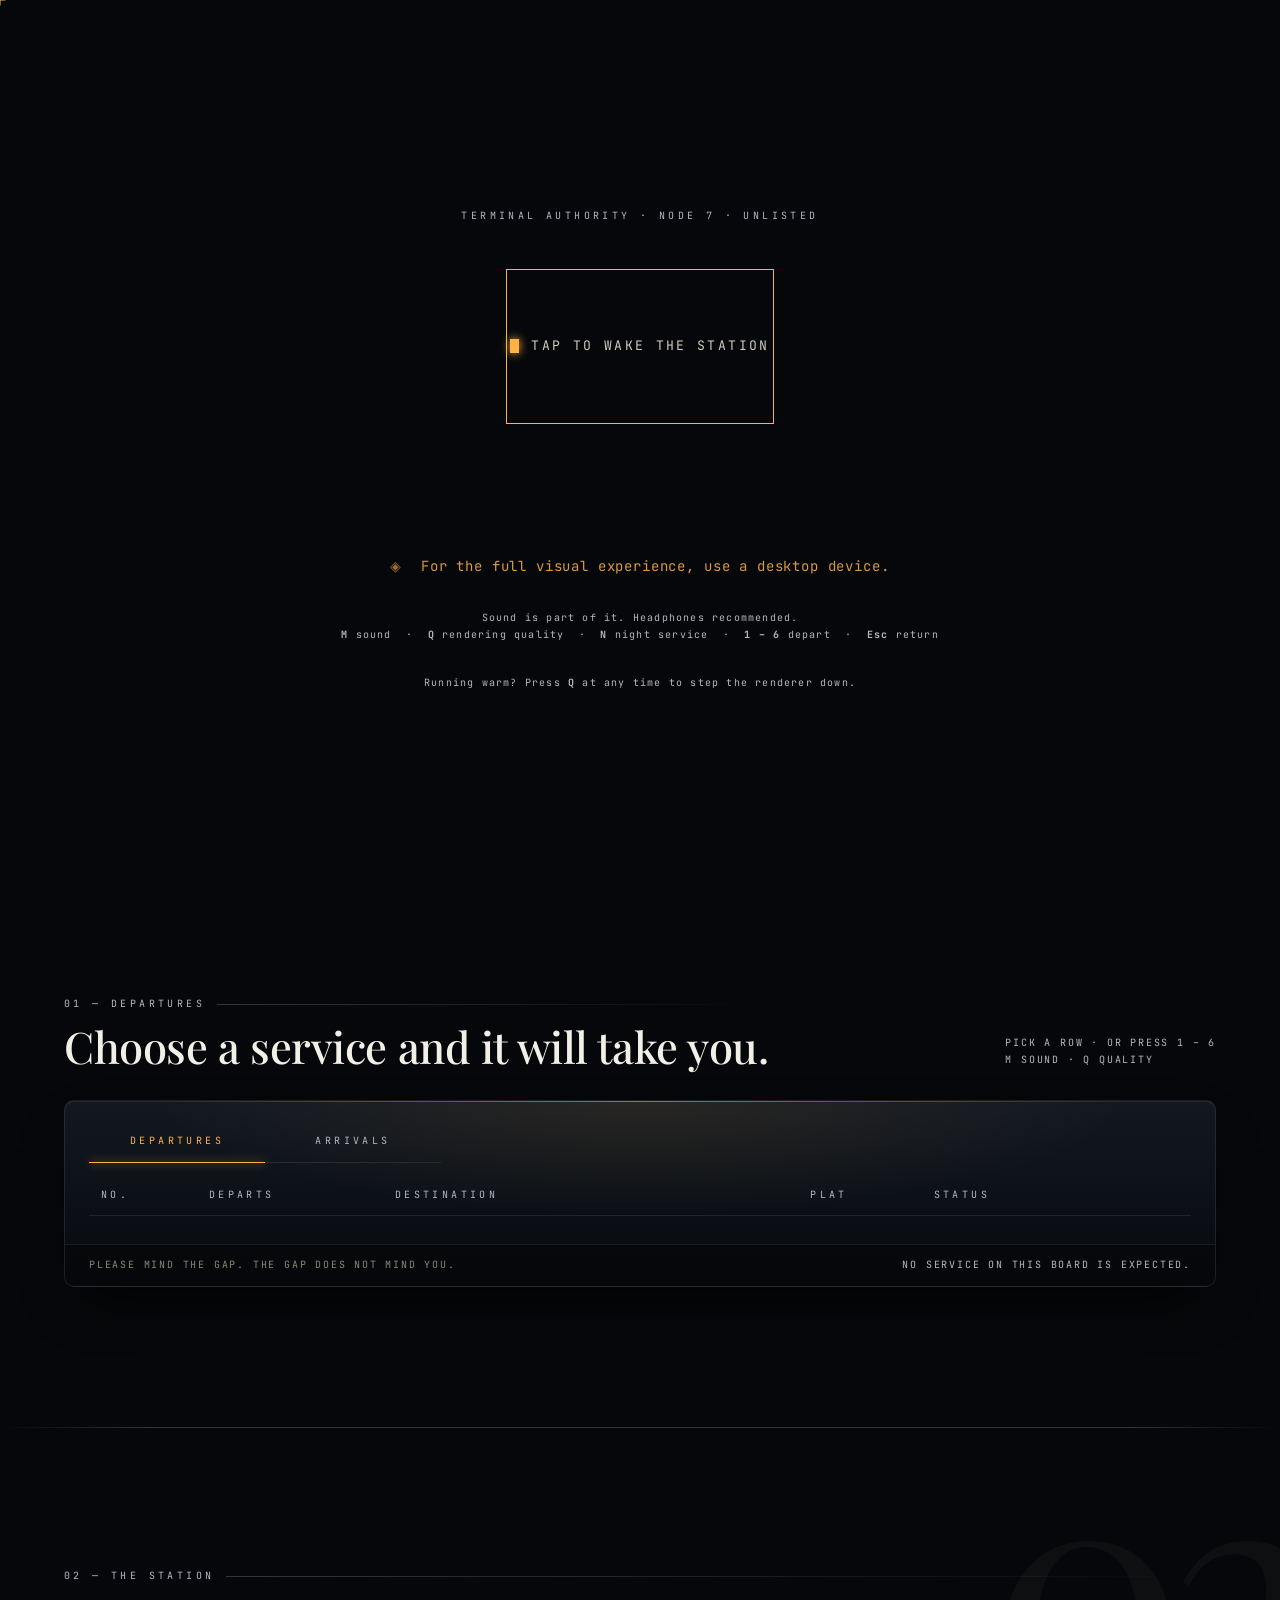
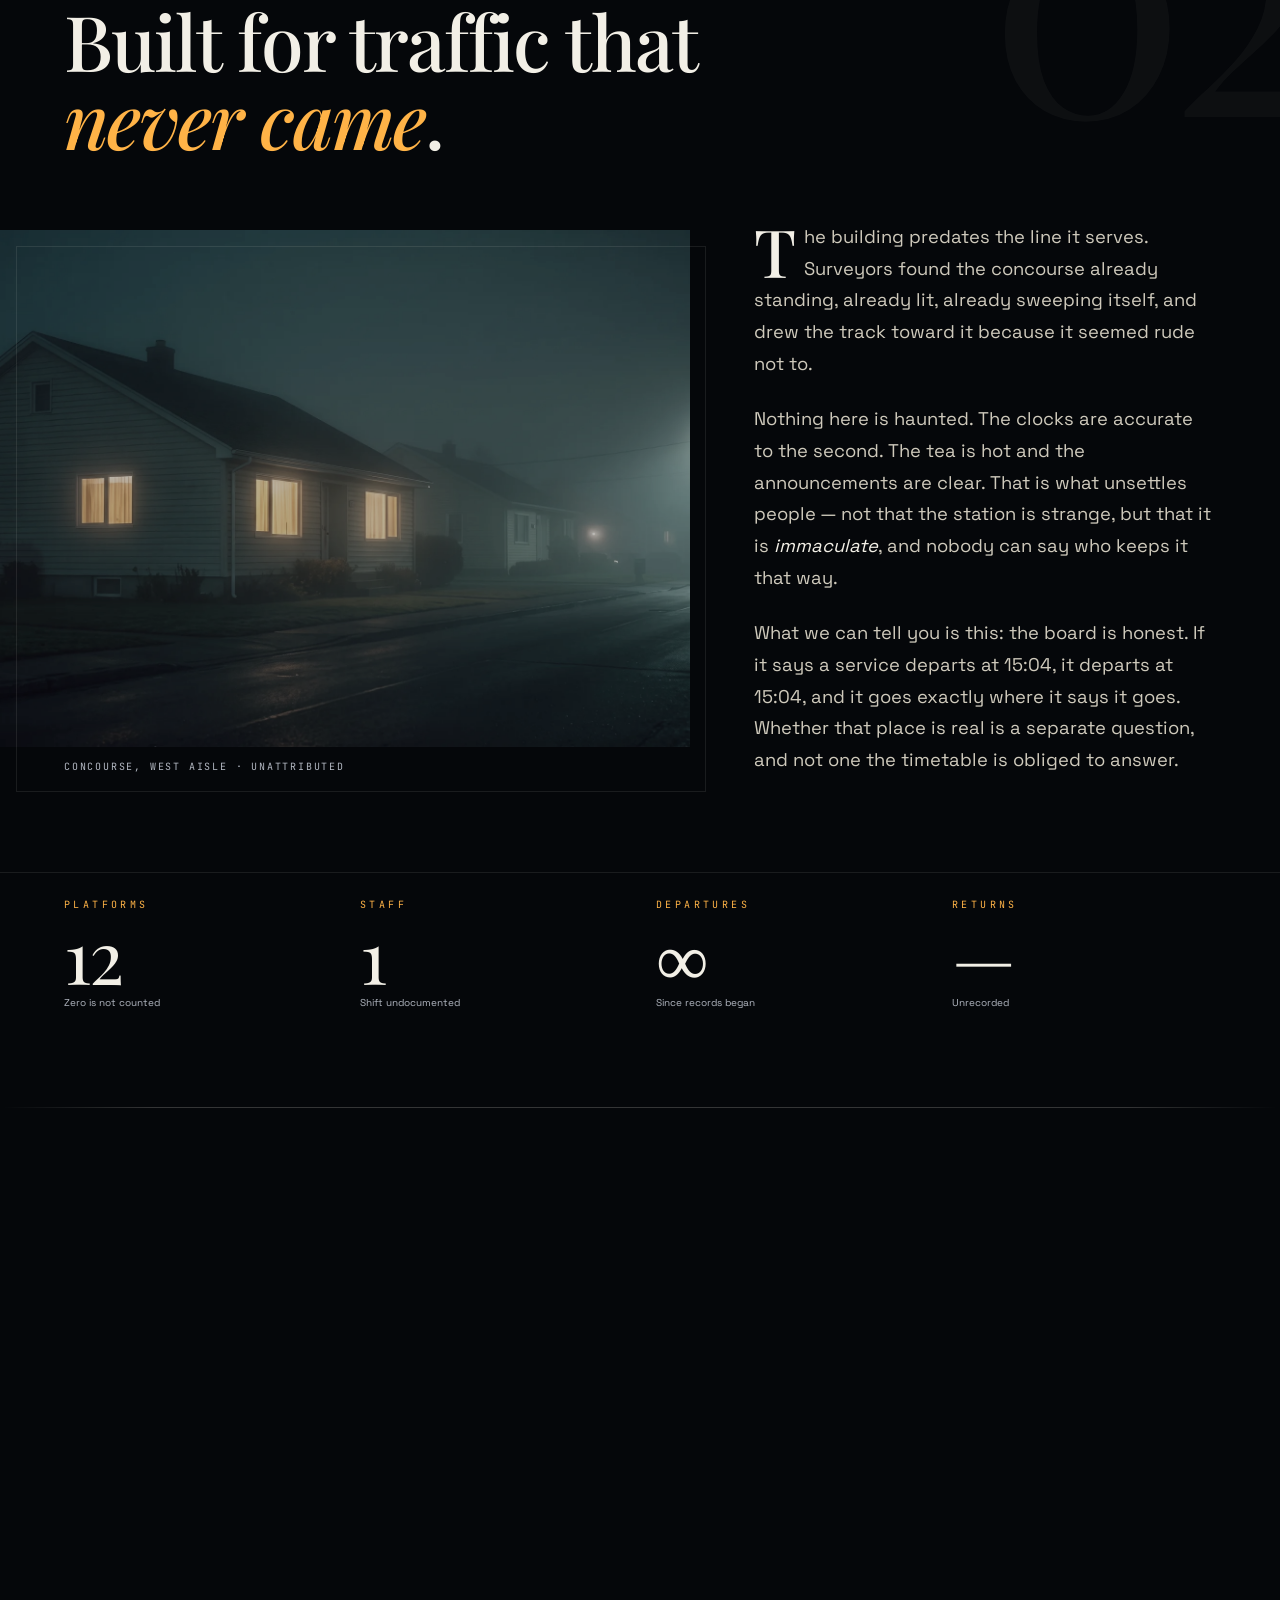
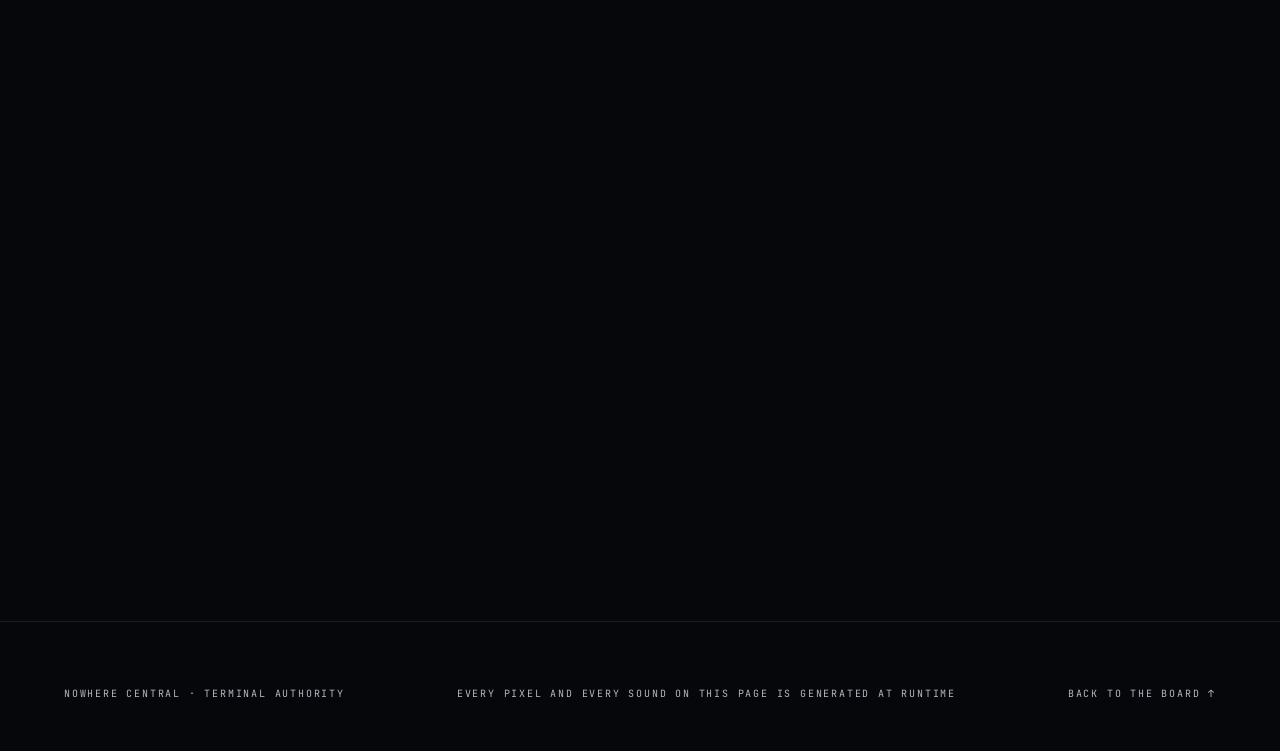
==== index.html @ 85a32111 "The station works on a phone: touch vocabulary, no bleed, nothing off-screen Mobile and tablet were " ====
<!DOCTYPE html>
<html lang="en">
<head>
<meta charset="utf-8">
<meta name="viewport" content="width=device-width, initial-scale=1, viewport-fit=cover">
<title>Nowhere Central — Departures</title>
<meta name="description" content="The terminus for services that do not arrive. Six destinations, none of which exist. Live board.">
<meta name="theme-color" content="#05070a">
<link rel="icon" href="data:image/svg+xml,<svg xmlns='http://www.w3.org/2000/svg' viewBox='0 0 32 32'><rect width='32' height='32' rx='4' fill='%2305070a'/><text y='23' x='16' text-anchor='middle' font-family='monospace' font-size='18' font-weight='700' fill='%23ffb347'>N</text></svg>">
<link rel="stylesheet" href="css/fonts.css">
<link rel="stylesheet" href="css/tokens.css">
<link rel="stylesheet" href="css/main.css">
</head>
<body>

<canvas id="gl" aria-hidden="true"></canvas>
<div id="cursor" aria-hidden="true"><span class="ring"></span></div>

<!-- ============================= BOOT ============================= -->
<section id="boot" class="veil" aria-label="Station entry">
  <div class="boot-inner">
    <p class="boot-mark">Terminal Authority · Node 7 · Unlisted</p>
    <button class="boot-begin" id="boot-begin" type="button">
      <span class="caret"></span>
      <span>Tap to wake the station</span>
    </button>
    <pre class="boot-log" id="boot-log"></pre>
    <button class="boot-cta" id="boot-cta" type="button" aria-label="Enter the concourse">
      <span class="dot"></span>
      <span>Enter the concourse</span>
    </button>
    <p class="boot-foot boot-note">
      For the full visual experience, use a desktop device.
    </p>
    <p class="boot-foot">
      Sound is part of it. Headphones recommended.
      <span class="kbd-hint"><br>
      <b>M</b> sound &nbsp;·&nbsp; <b>Q</b> rendering quality &nbsp;·&nbsp; <b>N</b> night service
      &nbsp;·&nbsp; <b>1 – 6</b> depart &nbsp;·&nbsp; <b>Esc</b> return</span>
    </p>
    <p class="boot-foot boot-hint kbd-hint">
      Running warm? Press <b>Q</b> at any time to step the renderer down.
    </p>
  </div>
</section>

<!-- ============================ TOP BAR =========================== -->
<header class="topbar" id="topbar">
  <div class="brand">
    <span class="glyph">◈</span>
    <span>Nowhere Central</span>
  </div>
  <nav class="center">
    <a href="#departures">Departures</a>
    <a href="#station">The Station</a>
    <a href="#lost">Lost &amp; Found</a>
  </nav>
  <div class="right">
    <span id="clock">--:--<span class="ms">:--</span></span>
    <button class="tb-btn" id="night-btn" type="button" aria-pressed="false" aria-label="Night service">
      <span class="moon">☾</span>
      <span class="tb-label">Night service</span>
    </button>
    <button class="tb-btn" id="sound-btn" type="button" aria-pressed="false" aria-label="Toggle station sound">
      <span class="bars"><i></i><i></i><i></i></span>
      <span id="sound-label">Sound off</span>
    </button>
  </div>
</header>

<!-- =========================== CONCOURSE ========================== -->
<main class="stage" id="concourse">

  <section class="hero" id="hero">
    <!-- three planes: image behind, type between, a slice of the same
         image in front. the overlap is what gives the block depth. -->
    <div class="hero-plate" aria-hidden="true">
      <img class="hero-back" src="assets/media/vyliria.webp" alt="" decoding="async" fetchpriority="high">
      <span class="hero-wash"></span>
    </div>

    <div class="hero-rule" aria-hidden="true"><i></i><i></i><i></i><i></i></div>

    <div class="hero-inner wrap">
      <p class="hero-kicker"><i>◈</i> Live departure board · Platforms 0 – 11</p>
      <h1 class="hero-title">
        <span class="ln"><span>Nowhere</span></span>
        <span class="ln"><span><em>Central</em></span></span>
      </h1>
    </div>

    <div class="hero-foot wrap">
      <p class="hero-lede">
        Six services leave from here today. <strong>None of the destinations exist.</strong>
        The board is live, the times are real, and the trains have never once
        been late — because arrival was never part of the arrangement.
      </p>
      <dl class="hero-stats">
        <div><dt>Services</dt><dd id="svc-count">6</dd></div>
        <div><dt>Arrivals</dt><dd>0</dd></div>
        <div><dt>Platforms</dt><dd>12</dd></div>
        <div><dt>Est.</dt><dd>——</dd></div>
      </dl>
    </div>

    <div class="scroll-hint">
      <span class="line"></span>
      <span>Scroll to the board</span>
    </div>
  </section>

  <section class="board-section wrap" id="departures">
    <div class="board-head">
      <div>
        <p class="eyebrow" style="margin-bottom:var(--sp-3)">01 — Departures</p>
        <h2>Choose a service and it will take you.</h2>
      </div>
      <p class="note"><span class="kbd-hint">Pick a row · or press 1 – 6<br>M sound · Q quality</span><span class="touch-hint">Tap a service to board</span></p>
    </div>

    <div class="board-shell" id="board-shell">
      <div class="board-tabs" role="tablist" aria-label="Board">
        <button class="board-tab on" id="tab-dep" type="button" role="tab"
                aria-selected="true" aria-controls="panel-dep">Departures</button>
        <button class="board-tab" id="tab-arr" type="button" role="tab"
                aria-selected="false" aria-controls="panel-arr" tabindex="-1">Arrivals</button>
        <span class="board-tabs-ink" id="tabs-ink" aria-hidden="true"></span>
      </div>

      <div class="board-scroll">
        <div class="board-grid" id="panel-dep" role="tabpanel" aria-labelledby="tab-dep">
          <div class="board-colhead" aria-hidden="true">
            <span class="w-idx"><i class="lg">No.</i><i class="sm">№</i></span>
            <span class="w-time"><i class="lg">Departs</i><i class="sm">Dep</i></span>
            <span class="w-dest"><i class="lg">Destination</i><i class="sm">Dest</i></span>
            <span class="w-plat"><i class="lg">Plat</i><i class="sm">Pl</i></span>
            <span class="w-status"><i class="lg">Status</i><i class="sm">Sts</i></span>
          </div>
          <div id="arr-rows"></div>
        </div>

        <div class="board-grid" id="panel-arr" role="tabpanel" aria-labelledby="tab-arr" hidden>
          <div class="board-colhead" aria-hidden="true">
            <span class="w-idx"><i class="lg">No.</i><i class="sm">№</i></span>
            <span class="w-time"><i class="lg">Due</i><i class="sm">Due</i></span>
            <span class="w-dest"><i class="lg">Origin</i><i class="sm">From</i></span>
            <span class="w-plat"><i class="lg">Plat</i><i class="sm">Pl</i></span>
            <span class="w-status"><i class="lg">Status</i><i class="sm">Sts</i></span>
          </div>
          <div id="board-rows"></div>
        </div>
      </div>

      <div class="board-foot">
        <span id="notice-line">Please mind the gap. The gap does not mind you.</span>
        <!-- matches the default board (media). showBoard only runs on a
             switch, so the initial note has to be correct in the markup. -->
        <span id="board-foot-note">No service on this board is expected.</span>
      </div>
    </div>
  </section>

  <hr class="rule">

  <section class="sec-x" id="station">
    <span class="sec-num" aria-hidden="true">02</span>

    <div class="sec-x-head wrap">
      <p class="eyebrow">02 — The Station</p>
      <h2>Built for traffic that <em>never came</em>.</h2>
    </div>

    <div class="sec-x-body wrap">
      <figure class="sec-x-fig">
        <img src="assets/media/haunted-hood.webp" alt="" decoding="async" loading="lazy">
        <figcaption>Concourse, west aisle · unattributed</figcaption>
      </figure>

      <div class="sec-x-prose">
        <p>
          <span class="drop">T</span>he building predates the line it serves. Surveyors
          found the concourse already standing, already lit, already sweeping
          itself, and drew the track toward it because it seemed rude not to.
        </p>
        <p>
          Nothing here is haunted. The clocks are accurate to the second. The
          tea is hot and the announcements are clear. That is what unsettles
          people — not that the station is strange, but that it is
          <em>immaculate</em>, and nobody can say who keeps it that way.
        </p>
        <p>
          What we can tell you is this: the board is honest. If it says a
          service departs at 15:04, it departs at 15:04, and it goes exactly
          where it says it goes. Whether that place is real is a separate
          question, and not one the timetable is obliged to answer.
        </p>
      </div>
    </div>

    <dl class="figures wrap">
      <div><dt>Platforms</dt><dd>12</dd><small>Zero is not counted</small></div>
      <div><dt>Staff</dt><dd>1</dd><small>Shift undocumented</small></div>
      <div><dt>Departures</dt><dd>&#8734;</dd><small>Since records began</small></div>
      <div><dt>Returns</dt><dd>&#8212;</dd><small>Unrecorded</small></div>
    </dl>
  </section>

  <hr class="rule">

  <section class="sec-t" id="lost">
    <span class="sec-num" aria-hidden="true">03</span>

    <div class="sec-t-head wrap">
      <div>
        <p class="eyebrow">03 — Lost &amp; Found</p>
        <h2>Currently held at the <em>counter</em>.</h2>
      </div>
      <div class="sec-t-aside">
        <p>Items are kept for thirty days, or until claimed by someone else. Please bring proof. Any proof.</p>
        <p class="lf-invite">The counter is open. Pick anything up.</p>
      </div>
    </div>

    <div class="wrap">
      <ul class="lf-list" id="lf-list"></ul>
      <div id="lf-held-wrap" hidden>
        <p class="lf-heldhead">Held for you<span id="lf-held-n"></span></p>
        <ul class="lf-list lf-held" id="lf-held"></ul>
      </div>
    </div>
  </section>

  <footer class="site-foot wrap">
    <span>Nowhere Central · Terminal Authority</span>
    <span>Every pixel and every sound on this page is generated at runtime</span>
    <span><a href="#departures">Back to the board ↑</a></span>
  </footer>
</main>

<!-- ============================ ARRIVAL =========================== -->
<section id="arrival" aria-hidden="true">
  <div class="arr-inner">
    <div class="arr-top">
      <button class="arr-back" id="arr-back" type="button" aria-label="Return to Nowhere Central">
        <span>←</span><span>Return to Nowhere Central</span>
      </button>
      <span id="arr-ref">— · Platform —</span>
    </div>

    <div class="arr-body">
      <div class="arr-stagger">
        <p class="arr-code" id="arr-code">GLS</p>
        <h2 id="arr-name">The Glass Sea</h2>
        <p id="arr-strap">An ocean with no floor and no salt.</p>
        <p id="arr-prose"></p>
      </div>

      <aside class="arr-panel">
        <h3><span>Local conditions</span><span id="arr-obs">OBS —</span></h3>
        <div id="arr-cond"></div>
        <p class="arr-advisory" id="arr-advisory"></p>
      </aside>
    </div>

    <div class="arr-foot">
      <span>Onward services</span>
      <div class="arr-nav" id="arr-nav"></div>
      <span class="kbd-hint">Esc · return</span>
    </div>
  </div>
</section>

<!-- ========================== THE QUIET ROOM ====================== -->
<section id="quiet" aria-hidden="true" aria-label="Quiet room">
  <div class="q-chrome" id="q-chrome">
    <div class="q-top">
      <button id="q-back" type="button" aria-label="Back to the counter">← The counter</button>
      <span class="q-ref" id="q-ref"></span>
    </div>

    <div class="q-bottom">
      <div class="q-text">
        <h2 id="q-title"></h2>
        <p id="q-caption"></p>
      </div>
      <div class="q-acts">
        <button id="q-next" class="q-btn" type="button">Something else</button>
        <button id="q-leave" class="q-btn" type="button">Leave something here</button>
      </div>
    </div>

    <p class="q-hint" id="q-hint">Stop moving and this all goes away.</p>
  </div>
</section>

<!-- ============================ THE REEL ========================== -->
<section id="reel" class="reel" aria-hidden="true" inert aria-label="Arrival">
  <div class="reel-bg" aria-hidden="true">
    <div class="reel-stage" id="reel-stage">
      <div class="reel-media" id="reel-media"></div>
      <div class="reel-vig"></div>
      <div class="reel-scan"></div>
    </div>
  </div>

  <div class="reel-inner">
    <div class="arr-top">
      <button class="arr-back" id="reel-back" type="button" aria-label="Return to Nowhere Central">
        <span>←</span><span>Return to Nowhere Central</span>
      </button>
      <span id="reel-ref">— · Platform —</span>
    </div>

    <div class="reel-body">
      <p class="arr-code" id="reel-code"></p>
      <h2 id="reel-title"></h2>
      <p id="reel-note"></p>
      <p class="reel-line" id="reel-line"></p>
    </div>

    <div class="arr-foot">
      <span>Other services</span>
      <div class="arr-nav" id="reel-nav"></div>
      <span class="kbd-hint">Esc · return</span>
    </div>
  </div>
</section>

<!-- =========================== THE COUNTER ======================== -->
<div id="counter" aria-hidden="true" role="dialog" aria-modal="true" aria-labelledby="ctr-prompt">
  <div class="ctr-card">
    <button id="ctr-close" type="button" aria-label="Close the counter">✕</button>

    <p class="ctr-ref" id="ctr-ref">UMB-0041</p>
    <p class="ctr-item" id="ctr-item"></p>
    <p class="ctr-note" id="ctr-note"></p>

    <hr class="rule">

    <h2 class="ctr-prompt" id="ctr-prompt">What are you still carrying?</h2>
    <p class="ctr-lede">
      Write it on the slip and we will hold it until morning. It will
      still be here. You do not have to take it to bed with you.
    </p>

    <textarea id="ctr-text" rows="3" maxlength="240" spellcheck="false"
              aria-labelledby="ctr-prompt"
              placeholder="Nobody reads these. Not even us."></textarea>

    <div class="ctr-actions">
      <span class="ctr-count"><span id="ctr-n">0</span> / 240 · stays on this device</span>
      <button id="ctr-hand" class="ctr-btn" type="button" disabled>Hand it in</button>
    </div>

    <p class="ctr-receipt" id="ctr-receipt" hidden></p>
  </div>
</div>

<!-- ========================= NIGHT SERVICE ======================== -->
<div id="nightfall" aria-hidden="true"></div>

<div id="nightclock" aria-hidden="true">
  <span class="nc-time">--:--</span>
  <span class="nc-where">Nowhere Central</span>
  <span class="nc-timer"></span>
</div>

<aside id="night" aria-hidden="true" aria-label="Night service">
  <!-- the rail drains as the timer runs down -->
  <div class="nr-drain" aria-hidden="true"><span id="nr-fill"></span></div>

  <div class="nr-inner">
    <div class="nr-top">
      <span class="nr-moon">☾</span>
      <button id="night-close" type="button" aria-label="Close night service">✕</button>
    </div>

    <p class="nr-title">Night Service</p>

    <div class="nr-block">
      <span class="nr-label">Vol</span>
      <div class="vol-wrap">
        <input type="range" id="vol" min="0" max="100" step="1" value="75" aria-label="Volume">
      </div>
      <output id="vol-out">75</output>
    </div>

    <div class="nr-block">
      <span class="nr-label">Sleep</span>
      <div class="chips" id="timer-chips" role="group" aria-label="Sleep timer">
        <button type="button" data-min="0" aria-pressed="true">∞</button>
        <button type="button" data-min="15">15</button>
        <button type="button" data-min="30">30</button>
        <button type="button" data-min="60">60</button>
        <button type="button" data-min="90">90</button>
      </div>
    </div>

    <p class="nr-status" id="night-status">Open</p>
  </div>
</aside>

<!-- =============================== PA ============================= -->
<div id="pa" role="status" aria-live="polite"><span class="spk"></span><span class="txt"></span></div>

<script type="module" src="js/main.js"></script>
</body>
</html>
---- css/fonts.css ----
/* ------------------------------------------------------------------
   NOWHERE CENTRAL — self-hosted faces

   The same files Google serves, latin + latin-ext only, so the page
   has no third-party origin to resolve and connect to before it can
   set type. All three families are OFL, which is what makes this
   legal as well as faster.
------------------------------------------------------------------ */

/* Playfair Display · latin-ext · italic */
@font-face {
  font-family: 'Playfair Display';
  font-style: italic;
  font-weight: 400 900;
  font-display: swap;
  src: url(../assets/fonts/playfair-display-latin-ext-italic-43bf18.woff2) format('woff2');
  unicode-range: U+0100-02BA, U+02BD-02C5, U+02C7-02CC, U+02CE-02D7, U+02DD-02FF, U+0304, U+0308, U+0329, U+1D00-1DBF, U+1E00-1E9F, U+1EF2-1EFF, U+2020, U+20A0-20AB, U+20AD-20C0, U+2113, U+2C60-2C7F, U+A720-A7FF;
}

/* Playfair Display · latin · italic */
@font-face {
  font-family: 'Playfair Display';
  font-style: italic;
  font-weight: 400 900;
  font-display: swap;
  src: url(../assets/fonts/playfair-display-latin-italic-217544.woff2) format('woff2');
  unicode-range: U+0000-00FF, U+0131, U+0152-0153, U+02BB-02BC, U+02C6, U+02DA, U+02DC, U+0304, U+0308, U+0329, U+2000-206F, U+20AC, U+2122, U+2191, U+2193, U+2212, U+2215, U+FEFF, U+FFFD;
}

/* Playfair Display · latin-ext · normal */
@font-face {
  font-family: 'Playfair Display';
  font-style: normal;
  font-weight: 400 900;
  font-display: swap;
  src: url(../assets/fonts/playfair-display-latin-ext-normal-319e6b.woff2) format('woff2');
  unicode-range: U+0100-02BA, U+02BD-02C5, U+02C7-02CC, U+02CE-02D7, U+02DD-02FF, U+0304, U+0308, U+0329, U+1D00-1DBF, U+1E00-1E9F, U+1EF2-1EFF, U+2020, U+20A0-20AB, U+20AD-20C0, U+2113, U+2C60-2C7F, U+A720-A7FF;
}

/* Playfair Display · latin · normal */
@font-face {
  font-family: 'Playfair Display';
  font-style: normal;
  font-weight: 400 900;
  font-display: swap;
  src: url(../assets/fonts/playfair-display-latin-normal-ef05b3.woff2) format('woff2');
  unicode-range: U+0000-00FF, U+0131, U+0152-0153, U+02BB-02BC, U+02C6, U+02DA, U+02DC, U+0304, U+0308, U+0329, U+2000-206F, U+20AC, U+2122, U+2191, U+2193, U+2212, U+2215, U+FEFF, U+FFFD;
}

/* JetBrains Mono · latin-ext · normal */
@font-face {
  font-family: 'JetBrains Mono';
  font-style: normal;
  font-weight: 300;
  font-display: swap;
  src: url(../assets/fonts/jetbrains-mono-latin-ext-normal-a9d2fd.woff2) format('woff2');
  unicode-range: U+0100-02BA, U+02BD-02C5, U+02C7-02CC, U+02CE-02D7, U+02DD-02FF, U+0304, U+0308, U+0329, U+1D00-1DBF, U+1E00-1E9F, U+1EF2-1EFF, U+2020, U+20A0-20AB, U+20AD-20C0, U+2113, U+2C60-2C7F, U+A720-A7FF;
}

/* JetBrains Mono · latin · normal */
@font-face {
  font-family: 'JetBrains Mono';
  font-style: normal;
  font-weight: 300;
  font-display: swap;
  src: url(../assets/fonts/jetbrains-mono-latin-normal-93eb99.woff2) format('woff2');
  unicode-range: U+0000-00FF, U+0131, U+0152-0153, U+02BB-02BC, U+02C6, U+02DA, U+02DC, U+0304, U+0308, U+0329, U+2000-206F, U+20AC, U+2122, U+2191, U+2193, U+2212, U+2215, U+FEFF, U+FFFD;
}

/* JetBrains Mono · latin-ext · normal */
@font-face {
  font-family: 'JetBrains Mono';
  font-style: normal;
  font-weight: 400;
  font-display: swap;
  src: url(../assets/fonts/jetbrains-mono-latin-ext-normal-a9d2fd.woff2) format('woff2');
  unicode-range: U+0100-02BA, U+02BD-02C5, U+02C7-02CC, U+02CE-02D7, U+02DD-02FF, U+0304, U+0308, U+0329, U+1D00-1DBF, U+1E00-1E9F, U+1EF2-1EFF, U+2020, U+20A0-20AB, U+20AD-20C0, U+2113, U+2C60-2C7F, U+A720-A7FF;
}

/* JetBrains Mono · latin · normal */
@font-face {
  font-family: 'JetBrains Mono';
  font-style: normal;
  font-weight: 400;
  font-display: swap;
  src: url(../assets/fonts/jetbrains-mono-latin-normal-93eb99.woff2) format('woff2');
  unicode-range: U+0000-00FF, U+0131, U+0152-0153, U+02BB-02BC, U+02C6, U+02DA, U+02DC, U+0304, U+0308, U+0329, U+2000-206F, U+20AC, U+2122, U+2191, U+2193, U+2212, U+2215, U+FEFF, U+FFFD;
}

/* JetBrains Mono · latin-ext · normal */
@font-face {
  font-family: 'JetBrains Mono';
  font-style: normal;
  font-weight: 700;
  font-display: swap;
  src: url(../assets/fonts/jetbrains-mono-latin-ext-normal-a9d2fd.woff2) format('woff2');
  unicode-range: U+0100-02BA, U+02BD-02C5, U+02C7-02CC, U+02CE-02D7, U+02DD-02FF, U+0304, U+0308, U+0329, U+1D00-1DBF, U+1E00-1E9F, U+1EF2-1EFF, U+2020, U+20A0-20AB, U+20AD-20C0, U+2113, U+2C60-2C7F, U+A720-A7FF;
}

/* JetBrains Mono · latin · normal */
@font-face {
  font-family: 'JetBrains Mono';
  font-style: normal;
  font-weight: 700;
  font-display: swap;
  src: url(../assets/fonts/jetbrains-mono-latin-normal-93eb99.woff2) format('woff2');
  unicode-range: U+0000-00FF, U+0131, U+0152-0153, U+02BB-02BC, U+02C6, U+02DA, U+02DC, U+0304, U+0308, U+0329, U+2000-206F, U+20AC, U+2122, U+2191, U+2193, U+2212, U+2215, U+FEFF, U+FFFD;
}

/* Space Grotesk · latin-ext · normal */
@font-face {
  font-family: 'Space Grotesk';
  font-style: normal;
  font-weight: 300;
  font-display: swap;
  src: url(../assets/fonts/space-grotesk-latin-ext-normal-611be2.woff2) format('woff2');
  unicode-range: U+0100-02BA, U+02BD-02C5, U+02C7-02CC, U+02CE-02D7, U+02DD-02FF, U+0304, U+0308, U+0329, U+1D00-1DBF, U+1E00-1E9F, U+1EF2-1EFF, U+2020, U+20A0-20AB, U+20AD-20C0, U+2113, U+2C60-2C7F, U+A720-A7FF;
}

/* Space Grotesk · latin · normal */
@font-face {
  font-family: 'Space Grotesk';
  font-style: normal;
  font-weight: 300;
  font-display: swap;
  src: url(../assets/fonts/space-grotesk-latin-normal-ecea81.woff2) format('woff2');
  unicode-range: U+0000-00FF, U+0131, U+0152-0153, U+02BB-02BC, U+02C6, U+02DA, U+02DC, U+0304, U+0308, U+0329, U+2000-206F, U+20AC, U+2122, U+2191, U+2193, U+2212, U+2215, U+FEFF, U+FFFD;
}

/* Space Grotesk · latin-ext · normal */
@font-face {
  font-family: 'Space Grotesk';
  font-style: normal;
  font-weight: 400;
  font-display: swap;
  src: url(../assets/fonts/space-grotesk-latin-ext-normal-611be2.woff2) format('woff2');
  unicode-range: U+0100-02BA, U+02BD-02C5, U+02C7-02CC, U+02CE-02D7, U+02DD-02FF, U+0304, U+0308, U+0329, U+1D00-1DBF, U+1E00-1E9F, U+1EF2-1EFF, U+2020, U+20A0-20AB, U+20AD-20C0, U+2113, U+2C60-2C7F, U+A720-A7FF;
}

/* Space Grotesk · latin · normal */
@font-face {
  font-family: 'Space Grotesk';
  font-style: normal;
  font-weight: 400;
  font-display: swap;
  src: url(../assets/fonts/space-grotesk-latin-normal-ecea81.woff2) format('woff2');
  unicode-range: U+0000-00FF, U+0131, U+0152-0153, U+02BB-02BC, U+02C6, U+02DA, U+02DC, U+0304, U+0308, U+0329, U+2000-206F, U+20AC, U+2122, U+2191, U+2193, U+2212, U+2215, U+FEFF, U+FFFD;
}

/* Space Grotesk · latin-ext · normal */
@font-face {
  font-family: 'Space Grotesk';
  font-style: normal;
  font-weight: 500;
  font-display: swap;
  src: url(../assets/fonts/space-grotesk-latin-ext-normal-611be2.woff2) format('woff2');
  unicode-range: U+0100-02BA, U+02BD-02C5, U+02C7-02CC, U+02CE-02D7, U+02DD-02FF, U+0304, U+0308, U+0329, U+1D00-1DBF, U+1E00-1E9F, U+1EF2-1EFF, U+2020, U+20A0-20AB, U+20AD-20C0, U+2113, U+2C60-2C7F, U+A720-A7FF;
}

/* Space Grotesk · latin · normal */
@font-face {
  font-family: 'Space Grotesk';
  font-style: normal;
  font-weight: 500;
  font-display: swap;
  src: url(../assets/fonts/space-grotesk-latin-normal-ecea81.woff2) format('woff2');
  unicode-range: U+0000-00FF, U+0131, U+0152-0153, U+02BB-02BC, U+02C6, U+02DA, U+02DC, U+0304, U+0308, U+0329, U+2000-206F, U+20AC, U+2122, U+2191, U+2193, U+2212, U+2215, U+FEFF, U+FFFD;
}
---- css/tokens.css ----
/* ==================================================================
   NOWHERE CENTRAL — design DNA
   Adjectives: mechanical, sodium-lit, patient, slightly wrong.
   Dark-first. Every component reads semantic tokens only.
   ================================================================== */

:root {
  /* ---- primitives ------------------------------------------------ */
  --ink-1000: #05070a;
  --ink-950: #080b10;
  --ink-900: #0c1017;
  --ink-850: #11161f;
  --ink-800: #171d27;
  --ink-700: #202834;
  --ink-600: #2c3644;

  --bone-100: #f2efe6;
  --bone-200: #ddd8ca;
  --bone-300: #b9b3a3;
  --bone-400: #8b8778;

  --sodium-400: #ffb347; /* platform lamp */
  --sodium-500: #ff9a1f;
  --sodium-600: #e07a0c;

  --signal-green: #6fe3a0;
  --signal-red: #ff5b53;
  --petrol-400: #4fa8b8;

  /* ---- semantic roles -------------------------------------------- */
  --bg: var(--ink-1000);
  --surface: var(--ink-900);
  --surface-2: var(--ink-850);
  --text: var(--bone-100);
  /* Both of these were dark enough to disappear against the plate. The
     secondary text is a rank below the primary, not a whisper. */
  --text-muted: #cfcabc;
  --text-dim: #b3b8c2;

  --accent: var(--sodium-400);
  --accent-strong: var(--sodium-500);
  --accent-ghost: rgba(255, 179, 71, 0.12);

  --ok: var(--signal-green);
  --warn: var(--sodium-400);
  --bad: var(--signal-red);

  --border: rgba(242, 239, 230, 0.09);
  --border-strong: rgba(242, 239, 230, 0.2);
  --focus: var(--sodium-400);

  /* split-flap hardware */
  --flap-bg: #14181f;
  --flap-bg-hi: #1b212a;
  --flap-ink: var(--bone-100);
  --flap-seam: rgba(0, 0, 0, 0.85);

  /* ---- type ------------------------------------------------------ */
  --font-display: 'Playfair Display', 'Didot', Georgia, 'Times New Roman', serif;
  --font-ui: 'Space Grotesk', 'Inter', system-ui, -apple-system, sans-serif;
  --font-mono: 'JetBrains Mono', ui-monospace, 'SF Mono', Menlo, monospace;

  --fs-2xs: 0.625rem;
  --fs-xs: 0.72rem;
  --fs-sm: 0.82rem;
  --fs-base: 0.95rem;
  --fs-lg: 1.15rem;
  --fs-xl: 1.5rem;
  --fs-2xl: clamp(1.9rem, 3.4vw, 2.75rem);
  --fs-3xl: clamp(2.6rem, 6vw, 5rem);
  --fs-mega: clamp(2.6rem, 9.5vw, 10.5rem);

  --tracking-wide: 0.18em;
  --tracking-wider: 0.34em;

  /* Bodoni was a true Didone and its hairlines vanished at display
     sizes — light-on-dark thins them again, and no amount of weight
     fixed it without killing the contrast. Playfair keeps the same
     high-contrast editorial voice on much sturdier thin strokes, and
     carries a wght axis only. Dial it live with NC.type(wght). */
  --display-wght: 500;

  /* ---- space (4px base) ------------------------------------------ */
  --sp-1: 4px;
  --sp-2: 8px;
  --sp-3: 12px;
  --sp-4: 16px;
  --sp-5: 24px;
  --sp-6: 32px;
  --sp-7: 48px;
  --sp-8: 64px;
  --sp-9: 96px;
  --sp-10: 140px;

  --gutter: clamp(20px, 5vw, 72px);
  --measure: 62ch;

  /* ---- shape ----------------------------------------------------- */
  --r-xs: 2px;
  --r-sm: 4px;
  --r-md: 10px;
  --r-lg: 18px;
  --r-full: 999px;

  /* ---- elevation (dark UI: glow + hairline, not drop shadow) ----- */
  --e-1: 0 1px 0 rgba(255, 255, 255, 0.04) inset, 0 8px 24px -12px rgba(0, 0, 0, 0.9);
  --e-2: 0 1px 0 rgba(255, 255, 255, 0.06) inset, 0 24px 60px -24px rgba(0, 0, 0, 1);
  --e-lamp: 0 0 0 1px rgba(255, 179, 71, 0.25), 0 0 32px -6px rgba(255, 179, 71, 0.35);

  /* ---- motion ----------------------------------------------------- */
  --ease-out: cubic-bezier(0.16, 1, 0.3, 1);
  --ease-in: cubic-bezier(0.4, 0, 1, 1);
  --ease-std: cubic-bezier(0.4, 0, 0.2, 1);
  --ease-back: cubic-bezier(0.34, 1.56, 0.64, 1);
  --d-micro: 120ms;
  --d-fast: 200ms;
  --d-med: 340ms;
  --d-slow: 560ms;

  /* split-flap cell geometry */
  --flap-w: clamp(13px, 1.55vw, 26px);
  --flap-h: clamp(20px, 2.4vw, 40px);
  --flap-gap: 2px;
}
---- css/main.css ----
/* ==================================================================
   NOWHERE CENTRAL — surface
   ================================================================== */

*,
*::before,
*::after { box-sizing: border-box; }

html, body { height: 100%; }

/* `clip`, not `hidden`: hidden would turn body into its own horizontal
   scroll container and the fixed cursor would drag the page sideways. */
html { overflow-x: clip; }

body {
  margin: 0;
  background: var(--bg);
  color: var(--text);
  font-family: var(--font-ui);
  font-size: var(--fs-base);
  line-height: 1.65;
  /* deliberately NOT -webkit-font-smoothing: antialiased — on a dark
     ground it thins every stroke, which is the last thing a Didone needs */
  text-rendering: optimizeLegibility;
  overflow-x: clip;
  cursor: none;
}

body.no-custom-cursor { cursor: auto; }

h1, h2, h3, p, figure, ul, ol { margin: 0; }
ul, ol { padding: 0; list-style: none; }
/* cursor:none has to be declared here, not left to inherit from body:
   the UA sheet sets `cursor: pointer` directly on any link, and a
   direct declaration beats an inherited one, so the OS hand was drawn
   on top of the custom cursor on every link. */
a { color: inherit; text-decoration: none; cursor: none; }
button { font: inherit; color: inherit; background: none; border: 0; padding: 0; cursor: none; }

::selection { background: var(--accent); color: var(--ink-1000); }

/* Every use of the display serif shares one weight. Playfair carries a
   wght axis only, so that is the single dial. No shadow, no stroke. */
.hero-title,
.board-head h2,
.sec-x-head h2,
.sec-t-head h2,
.sec-x-prose .drop,
#arr-name,
#arr-strap,
#nightclock .nc-time {
  font-variation-settings: 'wght' var(--display-wght);
}

:focus-visible {
  outline: 1px solid var(--focus);
  outline-offset: 3px;
}

/* ------------------------------------------------------------------
   0. Chrome — canvas, scrim, cursor, grain
------------------------------------------------------------------ */

#gl {
  position: fixed;
  inset: 0;
  width: 100%;
  height: 100%;
  display: block;
  z-index: 0;
}

/* Static fallback when WebGL2 is unavailable */
.no-gl #gl { display: none; }
.no-gl body,
body.no-gl {
  background:
    radial-gradient(120% 80% at 50% 110%, #14202b 0%, transparent 60%),
    radial-gradient(80% 60% at 20% 0%, #1a1408 0%, transparent 55%),
    var(--ink-1000);
}

/* The reading scrim used to be a fixed full-screen gradient sitting on
   top of the canvas. The compositor had to blend it over every animated
   frame; it is now part of the concourse shader and costs nothing. */

#cursor {
  position: fixed;
  top: 0;
  left: 0;
  z-index: 90;
  pointer-events: none;
  width: 26px;
  height: 26px;
  margin: -13px 0 0 -13px;
  will-change: transform;
}
/* plain colour, not mix-blend-mode — a blend mode over a live canvas
   forces a full re-composite of the frame behind it */
#cursor::before,
#cursor::after {
  content: '';
  position: absolute;
  background: var(--accent);
  transition: transform var(--d-fast) var(--ease-out);
}
#cursor::before { left: 50%; top: 0; width: 1px; height: 100%; transform: translateX(-50%) scaleY(0.42); }
#cursor::after { top: 50%; left: 0; height: 1px; width: 100%; transform: translateY(-50%) scaleX(0.42); }
#cursor.hot::before { transform: translateX(-50%) scaleY(1); }
#cursor.hot::after { transform: translateY(-50%) scaleX(1); }
#cursor .ring {
  position: absolute;
  inset: 0;
  border: 1px solid var(--accent);
  border-radius: 50%;
  opacity: 0;
  transform: scale(0.4);
  transition: opacity var(--d-fast) var(--ease-out), transform var(--d-fast) var(--ease-back);
}
#cursor.hot .ring { opacity: 0.75; transform: scale(1); }

/* ------------------------------------------------------------------
   1. Layout primitives
------------------------------------------------------------------ */

/* Render only what is on screen. The board alone is ~2000 elements, and
   without this the browser lays out and paints every section on every
   frame that touches them, whether or not any of it is visible.

   `contain-intrinsic-size: auto <n>` makes the browser remember each
   section's real height once it has been rendered, so the scrollbar
   does not jump the first time a section is skipped. The hero is
   deliberately excluded — it is on screen at load, and containing it
   would only add work. */
.board-section,
.sec-x,
.sec-t {
  content-visibility: auto;
  contain-intrinsic-size: auto 900px;
}


.stage {
  position: relative;
  z-index: 2;
}

.wrap {
  width: 100%;
  max-width: 1560px;
  margin-inline: auto;
  padding-inline: var(--gutter);
}

.eyebrow {
  font-family: var(--font-mono);
  font-size: var(--fs-2xs);
  letter-spacing: var(--tracking-wider);
  text-transform: uppercase;
  color: var(--text-dim);
  display: flex;
  align-items: center;
  gap: var(--sp-3);
}
.eyebrow::after {
  content: '';
  flex: 1;
  height: 1px;
  background: linear-gradient(90deg, var(--border-strong), transparent);
}

.rule {
  height: 1px;
  background: linear-gradient(90deg, transparent, var(--border-strong) 12%, var(--border-strong) 88%, transparent);
  border: 0;
  margin: 0;
}

/* ------------------------------------------------------------------
   2. Boot veil
------------------------------------------------------------------ */

.veil {
  position: fixed;
  inset: 0;
  z-index: 60;
  background: var(--ink-1000);

  /* On a phone the boot log is taller than the screen. With grid
     place-items:center and no overflow rule the surplus rendered
     *outside* this fixed box, straight over the page — the footnotes and
     the hero heading bled in below, and the top line was clipped.

     Flex column + `margin:auto` on the child is the safe-centre idiom:
     centred when it fits, and when it doesn't the box scrolls its own
     content instead of spilling it, with neither end ever cut off. */
  display: flex;
  flex-direction: column;
  align-items: center;
  overflow-y: auto;
  -webkit-overflow-scrolling: touch;
}
.veil > * { margin-block: auto; }

#boot {
  z-index: 80;
  transition: opacity 900ms var(--ease-std), visibility 900ms;
}
#boot.gone { opacity: 0; visibility: hidden; pointer-events: none; }

.boot-inner {
  width: min(760px, 88vw);
  text-align: center;
}

.boot-mark {
  font-family: var(--font-mono);
  font-size: var(--fs-2xs);
  letter-spacing: var(--tracking-wider);
  color: var(--text-dim);
  text-transform: uppercase;
  margin-bottom: var(--sp-7);
}

/* the threshold: audio cannot start until a gesture, so the terminal
   waits behind one rather than typing itself out in silence */
.boot-begin {
  display: inline-flex;
  align-items: center;
  gap: var(--sp-3);
  min-height: 11.2em;
  margin-bottom: var(--sp-7);
  font-family: var(--font-mono);
  font-size: var(--fs-sm);
  letter-spacing: var(--tracking-wide);
  text-transform: uppercase;
  color: var(--text-muted);
  transition: color var(--d-fast) var(--ease-std);
}
.boot-begin:hover { color: var(--accent); }
.boot-begin.gone { display: none; }
.boot-begin .caret {
  width: 9px;
  height: 1.05em;
  background: var(--accent);
  box-shadow: 0 0 10px var(--accent);
  animation: caretblink 1.05s steps(1) infinite;
}
@keyframes caretblink { 0%, 55% { opacity: 1; } 56%, 100% { opacity: 0; } }

.boot-log {
  font-family: var(--font-mono);
  font-size: var(--fs-xs);
  line-height: 2.1;
  color: var(--bone-300);
  text-align: left;
  min-height: 11.2em;
  margin-bottom: var(--sp-7);
  padding-left: var(--sp-4);
  border-left: 1px solid var(--border);
}
/* before the first keystroke the log holds no space; the begin prompt
   stands in for it, so the panel does not reserve two blocks at once */
.boot-log:empty { min-height: 0; margin: 0; padding: 0; border: 0; }
.boot-log b { color: var(--accent); font-weight: 400; }
.boot-log .dim { color: var(--text-dim); }

.boot-cta {
  --pad: var(--sp-4);
  position: relative;
  display: inline-flex;
  align-items: center;
  gap: var(--sp-4);
  padding: var(--sp-4) var(--sp-7);
  border: 1px solid var(--border-strong);
  font-family: var(--font-mono);
  font-size: var(--fs-sm);
  letter-spacing: var(--tracking-wide);
  text-transform: uppercase;
  color: var(--text);
  opacity: 0;
  transform: translateY(10px);
  transition: opacity var(--d-slow) var(--ease-out), transform var(--d-slow) var(--ease-out),
    background-color var(--d-fast) var(--ease-std), border-color var(--d-fast) var(--ease-std);
}
.boot-cta.in { opacity: 1; transform: none; }
.boot-cta:hover { background: var(--accent-ghost); border-color: var(--accent); color: var(--accent); }
.boot-cta:active { transform: scale(0.985); }
.boot-cta .dot {
  width: 6px; height: 6px; border-radius: 50%;
  background: var(--accent);
  box-shadow: 0 0 12px var(--accent);
  animation: pulse 2.2s var(--ease-std) infinite;
}
@keyframes pulse { 0%, 100% { opacity: 1; } 50% { opacity: 0.25; } }

.boot-foot {
  margin-top: var(--sp-6);
  font-family: var(--font-mono);
  font-size: var(--fs-2xs);
  letter-spacing: 0.12em;
  color: var(--text-dim);
}

/* An advisory, not another keyboard hint — it has to read before the
   visitor decides, so it sits above the shortcut list and carries the
   accent. Still quiet: this is a boot screen at two in the morning. */
.boot-note {
  color: var(--accent);
  opacity: 0.85;
  /* Tighter tracking than the hints so it stays on one line — wrapping
     doubles the block height on top of the type size and reads far
     larger than the number suggests. */
  font-size: 14px;
  letter-spacing: 0.06em;
  text-wrap: balance;
}
.boot-note::before {
  content: '◈';
  margin-right: 0.7em;
  opacity: 0.7;
}

/* ------------------------------------------------------------------
   3. Top bar
------------------------------------------------------------------ */

/* ------------------------------------------------------------------
   Top bar

   Was a row of bordered pills — the boxed-button look that dates a
   header faster than anything else in it. Now the chrome is gone and
   the structure does the work instead: a three-column grid so the nav
   is optically centred rather than pushed there by flex, hairline
   dividers between zones, and state carried by a marker and a colour
   rather than by a box around the label.
------------------------------------------------------------------ */
.topbar {
  position: fixed;
  top: 0; left: 0; right: 0;
  z-index: 40;
  display: flex;
  align-items: center;
  justify-content: space-between;
  gap: var(--sp-6);
  padding: var(--sp-4) var(--gutter);
  font-family: var(--font-mono);
  font-size: var(--fs-2xs);
  letter-spacing: var(--tracking-wide);
  text-transform: uppercase;
  color: var(--text-muted);
  /* a gradient, not a backdrop-filter: blurring a live canvas every
     frame is one of the most expensive things a page can ask for */
  background: linear-gradient(180deg, rgba(5,7,10,0.92) 0%, rgba(5,7,10,0.62) 62%, rgba(5,7,10,0) 100%);
  transition: opacity var(--d-slow) var(--ease-std),
              background var(--d-med) var(--ease-std);
}
/* Over the hero a feathered scrim is right — there is nothing behind it
   but picture. Over the sections there is body copy, and a half-there
   gradient let the prose read straight through the nav. Once the page
   has scrolled, the bar stops being a veil and becomes a surface. */
.topbar.stuck {
  background: linear-gradient(180deg, rgba(5,7,10,0.98) 0%, rgba(5,7,10,0.96) 70%, rgba(5,7,10,0.9) 100%);
}
/* the hairline arrives on scroll instead of a permanent border */
.topbar::after {
  content: '';
  position: absolute; left: var(--gutter); right: var(--gutter); bottom: 0;
  height: 1px;
  background: linear-gradient(90deg, transparent, var(--border-strong) 18%, var(--border-strong) 82%, transparent);
  opacity: 0;
  transition: opacity var(--d-med) var(--ease-std);
}
.topbar.stuck::after { opacity: 1; }

.topbar .brand {
  display: flex;
  align-items: center;
  gap: var(--sp-3);
  color: var(--text);
  letter-spacing: var(--tracking-wider);
}
.topbar .brand .glyph {
  font-size: var(--fs-sm);
  color: var(--accent);
  letter-spacing: 0;
  /* a slow turn, so the mark is alive without asking to be watched */
  animation: brandturn 24s linear infinite;
}
@keyframes brandturn { to { transform: rotate(360deg); } }

/* --- nav: the underline is the only decoration ------------------- */
/* Absolutely centred, not grid-centred. `1fr auto 1fr` looks like it
   centres, but 1fr is minmax(auto, 1fr) — the wider side zone forces its
   column out and drags the nav off axis by however much the two sides
   differ. Taking it out of flow makes it exact regardless. */
.topbar .center {
  display: flex;
  gap: var(--sp-6);
  position: absolute;
  /* Centred on the topbar, not the viewport. `left: 50%` measures against
     the viewport including the scrollbar, which throws the nav off by
     half the scrollbar's width — 8px here, and visible once you know. */
  left: 0; right: 0;
  justify-content: center;
  pointer-events: none;
}
.topbar .center a { pointer-events: auto; }
.topbar .center a {
  position: relative;
  padding-block: 2px;
  color: var(--text-muted);
  transition: color var(--d-fast) var(--ease-std);
}
.topbar .center a::after {
  content: '';
  position: absolute; left: 0; right: 0; bottom: -2px;
  height: 1px;
  background: var(--accent);
  transform: scaleX(0);
  transform-origin: right;
  transition: transform var(--d-med) var(--ease-out);
}
.topbar .center a:hover { color: var(--text); }
.topbar .center a:hover::after { transform: scaleX(1); transform-origin: left; }

/* --- right zone: divided, not boxed ------------------------------ */
/* The dividers used to be padding-left on each item, which left every
   item padded on one side only — so the hover and focus shapes were
   lopsided, and the last one ran flush into the gutter with nothing on
   its right. Each item now carries its own symmetric padding and the
   row is pulled back by that same amount, so the boxes breathe evenly
   while the text still lines up with the gutter. */
.topbar .right {
  display: flex;
  align-items: center;
  margin-right: calc(var(--sp-3) * -1);
}
.topbar .right > * {
  padding: 4px var(--sp-3);
}
.topbar .right > * + * { border-left: 1px solid var(--border); }

#clock {
  font-variant-numeric: tabular-nums;
  color: var(--text);
  letter-spacing: 0.10em;
}
#clock .ms { color: var(--accent); opacity: 0.75; }

/* State reads from a marker and a colour. No border, no fill, no pill. */
.tb-btn {
  display: inline-flex;
  align-items: center;
  gap: var(--sp-2);
  letter-spacing: var(--tracking-wide);
  color: var(--text-dim);
  transition: color var(--d-fast) var(--ease-std);
}
.tb-btn:hover { color: var(--text); }
.tb-btn.on { color: var(--accent); }

.tb-btn .bars { display: flex; align-items: flex-end; gap: 2px; height: 9px; }
.tb-btn .bars i { width: 2px; background: currentColor; height: 30%; transition: height 180ms var(--ease-std); }
.tb-btn.on .bars i { animation: eq 900ms var(--ease-std) infinite alternate; }
.tb-btn.on .bars i:nth-child(2) { animation-delay: 140ms; }
.tb-btn.on .bars i:nth-child(3) { animation-delay: 280ms; }
@keyframes eq { from { height: 25%; } to { height: 100%; } }

.tb-btn .moon { transition: transform var(--d-med) var(--ease-out); }
.tb-btn.on .moon { transform: rotate(-18deg); }

/* The nav is out of flow, so nothing stops it running under the clock.
   Brand + links + right zone need ~1150px to coexist; below that the
   links go rather than collide. */
@media (max-width: 1150px) {
  .topbar .center { display: none; }
}

/* ------------------------------------------------------------------
   4. Hero
------------------------------------------------------------------ */

/* ------------------------------------------------------------------
   Hero — picture behind, type in front

   There used to be a third plane: a masked slice of the same image
   laid over the word, so the type sat inside the picture. It read as
   the title fading out halfway down, which is not a look worth the
   letterforms it eats. The word is solid now; depth is the grade and
   the wash, not something covering the type.
------------------------------------------------------------------ */
.hero {
  position: relative;
  isolation: isolate;
  min-height: 100svh;
  display: grid;
  grid-template-rows: 1fr auto auto;
  align-content: center;
  overflow: hidden;
  padding-block: var(--sp-9) var(--sp-6);
}

/* --- plane 1: the picture ---------------------------------------- */
.hero-plate { position: absolute; inset: 0; z-index: 0; pointer-events: none; }
.hero-back {
  width: 100%; height: 100%;
  object-fit: cover;
  object-position: 68% 42%;
  /* graded light: the picture is the composition here, not a texture.
     It used to be crushed to a ground and there was nothing left to
     look at. */
  filter: contrast(1.05) brightness(0.94) saturate(1.02);
  transform: scale(1.04);
}
/* The wash is now only a seat for the type — enough to stop the copy
   floating loose on a busy frame, nowhere near enough to hide it. Text
   legibility is carried by the text's own colour, not by drowning the
   picture; if something reads badly, brighten the type, not this. */
.hero-wash {
  position: absolute; inset: 0;
  background:
    linear-gradient(100deg, rgba(5,7,10,0.62) 0%, rgba(5,7,10,0.30) 34%,
                    rgba(5,7,10,0) 62%, rgba(5,7,10,0.16) 100%),
    linear-gradient(180deg, rgba(5,7,10,0.44) 0%, transparent 22%,
                    transparent 52%, rgba(5,7,10,0.26) 78%,
                    rgba(5,7,10,0.52) 94%, rgba(5,7,10,0.62) 100%);
}

/* --- the measured rule: four hairlines, editorial scaffolding ----- */
.hero-rule {
  position: absolute; inset: 0; z-index: 1; pointer-events: none;
  display: grid; grid-template-columns: repeat(4, 1fr);
}
.hero-rule i { border-left: 1px solid rgba(255,255,255,0.035); }
.hero-rule i:first-child { border-left: 0; }

/* --- plane 2: the type ------------------------------------------- */
.hero-inner { position: relative; z-index: 2; align-self: center; }

.hero-kicker {
  display: flex; align-items: center; gap: var(--sp-3);
  font-family: var(--font-mono);
  font-size: var(--fs-2xs);
  letter-spacing: var(--tracking-wider);
  text-transform: uppercase;
  color: var(--accent);
  margin-bottom: var(--sp-5);
}
.hero-kicker i { font-style: normal; opacity: 0.8; }

.hero-title {
  font-family: var(--font-display);
  --display-wght: 520;
  font-size: clamp(3rem, 10.5vw, 9.5rem);
  line-height: 0.86;
  letter-spacing: -0.045em;    /* display type wants far tighter tracking */
  margin: 0;
}
.hero-title .ln { display: block; overflow: hidden; }
.hero-title .ln > span {
  display: block;
  transform: translateY(105%);
  transition: transform 1200ms var(--ease-out);
}
.hero-title .ln:nth-child(2) > span { transition-delay: 110ms; }
.ready .hero-title .ln > span { transform: none; }
.hero-title em {
  font-style: italic;
  color: var(--accent);
  --display-wght: 540;
  margin-left: 0.06em;
}

/* The lower band. Bounded to the hero so its gradient stops mean
   something, and stacked above the picture but below the copy. */
.hero::after {
  content: '';
  position: absolute;
  left: 0; right: 0; bottom: 0;
  height: 40%;
  z-index: 1;                  /* under the type: it seats the foot, it
                                  does not wash over the word */
  pointer-events: none;
  background: linear-gradient(180deg,
    transparent 0%, rgba(5,7,10,0.16) 40%, rgba(5,7,10,0.42) 70%, rgba(5,7,10,0.62) 92%);
}

/* --- the foot: lede left, figures right -------------------------- */
.hero-foot {
  position: relative; z-index: 4;
  display: grid;
  grid-template-columns: minmax(0, 1fr) auto;
  align-items: end;
  gap: var(--sp-7);
  border-top: 1px solid var(--border);
  padding-top: var(--sp-4);
  margin-top: var(--sp-7);
}
.hero-lede {
  max-width: 44ch;
  color: var(--text-muted);
  font-size: var(--fs-base);
}
.hero-lede strong { color: var(--text); font-weight: 500; }

.hero-stats { display: flex; gap: var(--sp-7); margin: 0; }
.hero-stats div { text-align: right; }
.hero-stats dt {
  font-family: var(--font-mono);
  font-size: var(--fs-2xs);
  letter-spacing: var(--tracking-wider);
  text-transform: uppercase;
  color: var(--text-dim);
  margin-bottom: var(--sp-1);
}
.hero-stats dd {
  margin: 0;
  font-family: var(--font-display);
  --display-wght: 500;
  font-size: var(--fs-2xl);
  line-height: 1;
  color: var(--text);
}

@media (max-width: 900px) {
  .hero-rule { grid-template-columns: repeat(2, 1fr); }
  .hero-foot { grid-template-columns: 1fr; }
  .hero-stats { justify-content: space-between; gap: var(--sp-4); }
  .hero-stats div { text-align: left; }
}

}

.scroll-hint {
  margin-top: var(--sp-8);
  display: flex;
  align-items: center;
  gap: var(--sp-3);
  font-family: var(--font-mono);
  font-size: var(--fs-2xs);
  letter-spacing: var(--tracking-wider);
  text-transform: uppercase;
  color: var(--text-dim);
}
.scroll-hint .line {
  width: 64px; height: 1px; background: var(--border-strong); position: relative; overflow: hidden;
}
.scroll-hint .line::after {
  content: ''; position: absolute; inset: 0; background: var(--accent);
  transform: translateX(-100%); animation: slide 2.6s var(--ease-std) infinite;
}
@keyframes slide { 0% { transform: translateX(-100%); } 60%, 100% { transform: translateX(100%); } }

/* ------------------------------------------------------------------
   5. The board
------------------------------------------------------------------ */

.board-section { padding-block: var(--sp-9) var(--sp-10); }

.board-head {
  display: flex;
  align-items: flex-end;
  justify-content: space-between;
  gap: var(--sp-5);
  margin-bottom: var(--sp-6);
  flex-wrap: wrap;
}
.board-head h2 {
  font-family: var(--font-display);
  --display-wght: 500;
  font-size: var(--fs-2xl);
  line-height: 1;
  letter-spacing: -0.01em;
}
.board-head .note {
  font-family: var(--font-mono);
  font-size: var(--fs-2xs);
  letter-spacing: var(--tracking-wide);
  text-transform: uppercase;
  color: var(--text-dim);
}

.board-shell {
  position: relative;
  border: 1px solid var(--border);
  border-radius: var(--r-md);
  background:
    linear-gradient(180deg, rgba(20, 26, 35, 0.94), rgba(7, 10, 14, 0.97));
  box-shadow: var(--e-2);
  overflow: hidden;
}

/* lamp bar above the board */
.board-shell::before {
  content: '';
  position: absolute;
  top: 0; left: 8%; right: 8%;
  height: 1px;
  background: linear-gradient(90deg, transparent, var(--accent), transparent);
  opacity: 0.5;
}
.board-shell::after {
  content: '';
  position: absolute;
  top: 0; left: 0; right: 0; height: 160px;
  background: radial-gradient(60% 100% at 50% 0%, rgba(255, 179, 71, 0.09), transparent 70%);
  pointer-events: none;
}

/* ==================================================================
   THE REEL — what an arrival was carrying

   The vignette and the scanlines are children of .reel-stage, which
   is locked to 16:9. They therefore track the picture and not the
   window, which is the whole reason the stage exists as its own box
   rather than the media filling the panel directly.
   ================================================================== */
/* Entered, not opened — same shape as #arrival, one z-layer above it.
   visibility (not display) so it can cross-fade, and so it is never a
   full-screen click trap while closed. */
.reel {
  position: fixed;
  inset: 0;
  z-index: 52;
  display: block;
  opacity: 0;
  visibility: hidden;
  transition: opacity var(--d-slow) var(--ease-std), visibility var(--d-slow);
  overflow-y: auto;
  overscroll-behavior: contain;
}
.reel.open { opacity: 1; visibility: visible; }

/* the screen you walked into: black room, one lit rectangle */
.reel-bg {
  position: fixed;
  inset: 0;
  display: grid;
  place-items: center;
  background: #000;
  pointer-events: none;
}
.reel.open .reel-bg { pointer-events: auto; }

/* a bed for the type, exactly as #arrival does over a world */
.reel-inner {
  position: relative;
  min-height: 100svh;
  width: 100%;
  display: grid;
  grid-template-rows: auto 1fr auto;
  padding: var(--sp-8) var(--gutter) var(--sp-6);
  max-width: 1560px;
  margin: 0 auto;
  pointer-events: none;
}
/* The type bed is a fixed ::before, so the chrome has to be positioned
   to sit on top of it rather than under it. */
.reel-inner > * { pointer-events: auto; position: relative; z-index: 1; }
.reel-inner::before {
  content: '';
  position: fixed;
  inset: 0;
  pointer-events: none;
  background:
    linear-gradient(102deg, rgba(5, 7, 10, 0.88) 0%, rgba(5, 7, 10, 0.62) 34%,
      rgba(5, 7, 10, 0.16) 62%, rgba(5, 7, 10, 0.44) 100%),
    linear-gradient(180deg, rgba(5, 7, 10, 0.70) 0%, transparent 24%, transparent 72%, rgba(5, 7, 10, 0.78) 100%);
}
.reel-body { position: relative; align-self: center; max-width: 46ch; }
.reel-body h2 { margin: 0 0 var(--sp-3); font-size: clamp(1.8rem, 5vw, 3.4rem); }
.reel-body p  { margin: 0 0 var(--sp-3); color: var(--text-dim); }
.reel-line    { color: var(--accent) !important; font-family: var(--font-mono); font-size: var(--fs-2xs); letter-spacing: var(--tracking-wide); }

/* Full bleed. An earlier version locked this to the largest 16:9 box the
   viewport would hold, which pillarboxed every window wider than 16:9.
   The media is object-fit: cover, so it fills any shape and the vignette
   rides the picture either way. */
.reel-stage {
  position: absolute;
  inset: 0;
  width: 100%;
  height: 100%;
  overflow: hidden;
  background: #000;
}
.reel-media { position: absolute; inset: 0; }
.reel-media > * {
  width: 100%;
  height: 100%;
  object-fit: cover;
  display: block;
  transform: scale(1.08);          /* headroom so the parallax never shows an edge */
  will-change: transform;
}

/* vignette, sized to the 16:9 box */
.reel-vig {
  position: absolute;
  inset: 0;
  pointer-events: none;
  background:
    radial-gradient(120% 100% at 50% 50%, transparent 38%, rgba(0,0,0,0.34) 72%, rgba(0,0,0,0.82) 100%),
    linear-gradient(180deg, rgba(0,0,0,0.30), transparent 22%, transparent 74%, rgba(0,0,0,0.46));
}

/* Plain alpha, not mix-blend-mode: a blend mode over live video forces
   a full re-composite of every decoded frame — the same reason #cursor
   uses a flat colour over the canvas. On footage this dark the two are
   visually indistinguishable. */
.reel-scan {
  position: absolute;
  inset: 0;
  pointer-events: none;
  opacity: 0;
  background: repeating-linear-gradient(
    180deg, rgba(0,0,0,0.26) 0 1px, transparent 1px 3px);
}

/* --- the tape treatment, only on the two stills that ask for it --- */
.reel-stage.tape .reel-scan { opacity: 0.5; }
.reel-stage.tape .reel-media { animation: reel-flicker 5.7s steps(1, end) infinite; }
@keyframes reel-flicker {
  0%,  100% { filter: brightness(1)     saturate(1);    }
  17%       { filter: brightness(1.035) saturate(0.97); }
  19%       { filter: brightness(0.975) saturate(1.02); }
  46%       { filter: brightness(1.02)  saturate(1);    }
  47%       { filter: brightness(0.99)  saturate(0.99); }
  73%       { filter: brightness(1.045) saturate(0.98); }
  75%       { filter: brightness(0.985) saturate(1.01); }
}

@media (prefers-reduced-motion: reduce) {
  .reel { transition: none; }
  .reel-media > * { transform: none; }
  .reel-stage.tape .reel-media { animation: none; }
}

/* --- board tabs ---------------------------------------------------
   Two boards, one shell. The underline slides rather than cuts, so
   the switch reads as the same board changing its mind rather than
   two boards swapping places. */
.board-tabs {
  position: relative;
  display: grid;
  grid-template-columns: 1fr 1fr;
  max-width: 22rem;
  margin: var(--sp-5) var(--sp-5) 0;
  border-bottom: 1px solid var(--border);
}
.board-tab {
  appearance: none;
  background: none;
  border: 0;
  font-family: var(--font-mono);
  font-size: var(--fs-2xs);
  letter-spacing: var(--tracking-wider);
  text-transform: uppercase;
  color: var(--text-dim);
  padding: var(--sp-2) var(--sp-3) var(--sp-3);
  transition: color var(--d-med) ease, opacity var(--d-med) ease;
}
.board-tab:hover { color: var(--text); }
.board-tab.on { color: var(--accent); }
.board-tab:focus-visible {
  outline: 1px solid var(--accent);
  outline-offset: 2px;
  border-radius: var(--r-sm);
}
.board-tabs-ink {
  position: absolute;
  left: 0;
  bottom: -1px;
  width: 50%;
  height: 1px;
  background: var(--accent);
  box-shadow: 0 0 10px var(--accent);
  transition: transform var(--d-med) cubic-bezier(0.22, 1, 0.36, 1);
}

/* Nothing on the arrivals board is going anywhere, so the row does not
   pretend it might: no lift on hover, and the marker stays cold. */
.board-row.arr::before { background: var(--ink-600); }
.board-row.arr:hover::before { height: 44%; }
.board-row.arr .idx { opacity: 0.55; }
.board-row.arr:hover .idx { color: var(--text-dim); }
.board-row.arr [data-role='status'],
.board-row.arr [data-role='plat'] { opacity: 0.72; }

@media (prefers-reduced-motion: reduce) {
  .board-tabs-ink { transition: none; }
}

.board-scroll {
  overflow-x: auto;
  overflow-y: hidden;
  scrollbar-width: thin;
  scrollbar-color: var(--ink-600) transparent;
  padding: var(--sp-5) var(--sp-5) var(--sp-4);
}
.board-scroll::-webkit-scrollbar { height: 6px; }
.board-scroll::-webkit-scrollbar-thumb { background: var(--ink-600); border-radius: var(--r-full); }

.board-grid { min-width: max-content; }

.board-colhead,
.board-row {
  display: grid;
  grid-template-columns: auto auto auto auto auto;
  gap: var(--sp-5);
  align-items: center;
}

.board-colhead {
  font-family: var(--font-mono);
  font-size: var(--fs-2xs);
  letter-spacing: var(--tracking-wider);
  text-transform: uppercase;
  color: var(--text-dim);
  padding: 0 var(--sp-3) var(--sp-3);
  border-bottom: 1px solid var(--border);
  margin-bottom: var(--sp-3);
}

.board-row {
  position: relative;
  width: 100%;
  text-align: left;
  padding: var(--sp-2) var(--sp-3);
  border-radius: var(--r-sm);
  /* No background-color here. Each row holds ~300 flap elements, and
     tinting the row itself repaints that whole subtree on every hover —
     which is what made the pointer feel heavy over the board. The tint
     is an ::after layer animated on opacity instead, which the
     compositor handles without repainting any children. */
  transition: opacity var(--d-med) var(--ease-std),
    transform var(--d-med) var(--ease-out), filter var(--d-med) var(--ease-std);
}
.board-row + .board-row { margin-top: var(--flap-gap); }
.board-row::before {
  content: '';
  position: absolute;
  left: 0; top: 50%;
  width: 2px; height: 0;
  background: var(--accent);
  box-shadow: 0 0 14px var(--accent);
  transform: translateY(-50%);
  transition: height var(--d-fast) var(--ease-out);
}
.board-row::after {
  content: '';
  position: absolute;
  inset: 0;
  z-index: -1;                       /* behind the flaps, above the shell */
  border-radius: var(--r-sm);
  background: rgba(255, 255, 255, 0.035);
  opacity: 0;
  pointer-events: none;
  transition: opacity var(--d-fast) var(--ease-std);
}
.board-row:hover::after { opacity: 1; }
.board-row:hover::before { height: 72%; }

/* header cells must match the flap runs exactly: n cells + (n-1) 1px gaps */
.board-colhead span { display: block; overflow: hidden; white-space: nowrap; }
.board-colhead i { font-style: normal; }
.board-colhead .sm { display: none; }
.w-idx { width: 2.5em; }
.w-time { width: calc(var(--flap-w) * 5 + 4px); }
.w-dest { width: calc(var(--flap-w) * 16 + 15px); }
.w-plat { width: calc(var(--flap-w) * 2 + 1px); }
.w-status { width: calc(var(--flap-w) * 9 + 8px); }

.board-row .idx {
  font-family: var(--font-mono);
  font-size: var(--fs-2xs);
  color: var(--text-dim);
  letter-spacing: 0.1em;
  width: 2.5em;
  transition: color var(--d-fast);
}
.board-row:hover .idx { color: var(--accent); }

/* departure choreography */
.board-shell.departing .board-row { opacity: 0.12; filter: blur(2px); transform: scale(0.985); }
.board-shell.departing .board-row.chosen { opacity: 1; filter: none; transform: scale(1.015); }
.board-shell.departing .board-row.chosen::before { height: 100%; }
.board-shell.departing .board-colhead { opacity: 0.15; transition: opacity var(--d-med); }

.board-foot {
  display: flex;
  align-items: center;
  justify-content: space-between;
  gap: var(--sp-4);
  padding: var(--sp-3) var(--sp-5);
  border-top: 1px solid var(--border);
  font-family: var(--font-mono);
  font-size: var(--fs-2xs);
  letter-spacing: var(--tracking-wide);
  text-transform: uppercase;
  color: var(--text-dim);
  background: rgba(0, 0, 0, 0.35);
}
#notice-line {
  overflow: hidden;
  white-space: nowrap;
  text-overflow: ellipsis;
  color: var(--bone-400);
  transition: opacity var(--d-med) var(--ease-std);
}
#notice-line.swap { opacity: 0; }

/* ---- split-flap cell -------------------------------------------- */

.flapline { display: flex; gap: 1px; }
.flapline.pad { padding-inline: 0; }

.cell {
  position: relative;
  width: var(--flap-w);
  height: var(--flap-h);
  perspective: 220px;
  flex: none;
  font-family: var(--font-mono);
  font-weight: 700;
  font-size: calc(var(--flap-h) * 0.6);
  color: var(--flap-ink);
  border-radius: var(--r-xs);
  background: var(--ink-1000);
}

/* No backface-visibility here on purpose: it promotes every half to its
   own compositor layer, and 192 cells x 4 halves is 768 layers. The
   leaves are display:none when idle, which does the same job for free. */
.cell .half {
  position: absolute;
  left: 0;
  width: 100%;
  height: 50%;
  overflow: hidden;
  background: var(--flap-bg);
}
.cell .half > span {
  position: absolute;
  left: 0;
  width: 100%;
  height: var(--flap-h);
  line-height: var(--flap-h);
  text-align: center;
  display: block;
  letter-spacing: 0;
}
.cell .t { top: 0; border-radius: var(--r-xs) var(--r-xs) 0 0; background: linear-gradient(180deg, var(--flap-bg-hi), var(--flap-bg)); }
.cell .t > span { top: 0; }
.cell .b { bottom: 0; border-radius: 0 0 var(--r-xs) var(--r-xs); background: linear-gradient(180deg, var(--flap-bg), #0f1319); box-shadow: inset 0 1px 0 var(--flap-seam); }
.cell .b > span { top: calc(var(--flap-h) * -0.5); }

.cell .leaf { display: none; z-index: 3; }
.cell .leaf.on { display: block; }
.cell .leaf-f { transform-origin: 50% 100%; }
.cell .leaf-b { transform-origin: 50% 0%; }

/* subtle mechanical sheen */
.cell::after {
  content: '';
  position: absolute;
  inset: 0;
  border-radius: var(--r-xs);
  pointer-events: none;
  z-index: 4;
  background: linear-gradient(180deg, rgba(255, 255, 255, 0.05), transparent 40%, transparent 60%, rgba(0, 0, 0, 0.28));
  box-shadow: inset 0 0 0 1px rgba(0, 0, 0, 0.6);
}

/* accent tinting per column role */
.flapline[data-role='dest'] .cell { color: var(--bone-100); }
.flapline[data-role='time'] .cell { color: var(--accent); }
.flapline[data-role='plat'] .cell { color: var(--bone-200); }
.flapline[data-role='status'] .cell { color: var(--petrol-400); font-size: calc(var(--flap-h) * 0.52); }

/* ------------------------------------------------------------------
   6. Editorial sections
------------------------------------------------------------------ */

/* ------------------------------------------------------------------
   Sections below the board

   Both used to be the same two-column .split — same shape, same
   rhythm, twice. Reading them back to back felt like one section
   printed twice.

   They now differ on purpose. 02 is pictorial: full-bleed image, an
   oversized numeral bled off the edge, prose set narrow and offset.
   03 is purely typographic — no image at all — so the page alternates
   instead of repeating. The contrast between them is the rhythm.
------------------------------------------------------------------ */
.sec-x, .sec-t {
  position: relative;
  padding-block: var(--sp-10) var(--sp-9);
  overflow: hidden;
}

/* the numeral is scenery, not a label: huge, dim, half off the page */
.sec-num {
  position: absolute;
  top: var(--sp-6);
  right: -0.08em;
  font-family: var(--font-display);
  --display-wght: 400;
  font-size: clamp(9rem, 26vw, 26rem);
  line-height: 0.72;
  letter-spacing: -0.06em;
  color: var(--text);
  opacity: 0.035;
  pointer-events: none;
  user-select: none;
}

.sec-x-head, .sec-t-head { position: relative; z-index: 1; }
.sec-x-head { margin-bottom: var(--sp-8); }

/* The section heading is the display serif at reading-poster size. The
   measure is capped on the h2 itself, not on the head — capping the
   head collapses the whole block to a narrow centred column, because
   it is also a .wrap and inherits its auto margins. */
.sec-x-head h2, .sec-t-head h2 {
  font-family: var(--font-display);
  --display-wght: 500;
  font-size: var(--fs-3xl);
  line-height: 1.02;
  letter-spacing: -0.025em;
  max-width: 17ch;
  margin-top: var(--sp-4);
  color: var(--text);
}
.sec-x-head h2 em,
.sec-t-head h2 em { font-style: italic; color: var(--accent); --display-wght: 520; }

/* --- 02: picture left, prose offset right ------------------------ */
.sec-x-body {
  position: relative;
  z-index: 1;
  display: grid;
  grid-template-columns: minmax(0, 1.15fr) minmax(0, 0.85fr);
  align-items: end;
  gap: var(--sp-8);
  margin-bottom: var(--sp-9);
}
/* the figure bleeds off the left edge — a full-width container inside a
   wrapped page is what stops the section reading as a document column */
.sec-x-fig {
  position: relative;
  margin: 0 0 0 calc(var(--gutter) * -1);
}
.sec-x-fig img {
  display: block;
  width: 100%;
  aspect-ratio: 4 / 3;
  object-fit: cover;
  filter: grayscale(0.4) contrast(1.1) brightness(0.72);
}
/* a hairline frame, offset — the detail that reads as considered */
.sec-x-fig::after {
  content: '';
  position: absolute;
  inset: var(--sp-4) calc(var(--sp-4) * -1) calc(var(--sp-4) * -1) var(--sp-4);
  border: 1px solid var(--border);
  pointer-events: none;
}
.sec-x-fig figcaption {
  /* the picture bleeds out through the gutter, the caption does not —
     it belongs to the page column, not to the edge of the screen */
  padding-left: var(--gutter);
  margin-top: var(--sp-3);
  font-family: var(--font-mono);
  font-size: var(--fs-2xs);
  letter-spacing: var(--tracking-wide);
  text-transform: uppercase;
  color: var(--text-dim);
}
/* The grid column is the measure. A 46ch cap plus a gutter of padding
   left the copy stopping ~230px short of the page edge, which read as
   a hole in the layout rather than as a margin. */
.sec-x-prose { max-width: none; }
.sec-x-prose p {
  color: var(--text-muted);
  font-size: var(--fs-lg);
  line-height: 1.72;
}
.sec-x-prose p + p { margin-top: var(--sp-5); }
.sec-x-prose em { font-style: italic; color: var(--text); }
/* the drop cap: display serif, three lines deep, optically kerned in */
.sec-x-prose .drop {
  float: left;
  font-family: var(--font-display);
  --display-wght: 500;
  font-size: 3.6em;
  line-height: 0.78;
  padding: 0.06em 0.12em 0 0;
  color: var(--text);
}

/* --- the figures: a band of display numerals, not a definition list */
.figures {
  position: relative;
  z-index: 1;
  display: grid;
  grid-template-columns: repeat(4, 1fr);
  gap: var(--sp-6);
  border-top: 1px solid var(--border);
  padding-top: var(--sp-5);
  /* margin-block only: this is also a .wrap, and a blanket `margin: 0`
     kills the auto inline margins that centre the page column. */
  margin-block: 0;
}
.figures div { display: flex; flex-direction: column; gap: var(--sp-2); }
.figures dt {
  font-family: var(--font-mono);
  font-size: var(--fs-2xs);
  letter-spacing: var(--tracking-wider);
  text-transform: uppercase;
  color: var(--accent);
}
.figures dd {
  margin: 0;
  font-family: var(--font-display);
  --display-wght: 440;
  font-size: clamp(2.6rem, 6vw, 4.6rem);
  line-height: 0.9;
  letter-spacing: -0.03em;
  color: var(--text);
}
.figures small { color: var(--text-dim); font-size: var(--fs-2xs); }

/* --- 03: typographic, head split against an aside ---------------- */
.sec-t-head {
  display: grid;
  grid-template-columns: minmax(0, 1.2fr) minmax(0, 0.8fr);
  align-items: end;
  gap: var(--sp-8);
  margin-bottom: var(--sp-7);
}
.sec-t-aside p { color: var(--text-muted); max-width: 38ch; }
.sec-t-aside .lf-invite { margin-top: var(--sp-4); }

@media (max-width: 900px) {
  .sec-x-body, .sec-t-head { grid-template-columns: 1fr; }
  .sec-x-fig { margin-left: calc(var(--gutter) * -1); margin-right: calc(var(--gutter) * -1); }
  .sec-x-fig::after { display: none; }
  .sec-x-fig figcaption { padding-left: var(--gutter); }
  .figures { grid-template-columns: repeat(2, 1fr); gap: var(--sp-5); }
  .sec-num { font-size: clamp(7rem, 34vw, 14rem); opacity: 0.045; }
}

.reveal {
  opacity: 0;
  transform: translateY(26px);
  transition: opacity 900ms var(--ease-out), transform 900ms var(--ease-out);
}
.reveal.in { opacity: 1; transform: none; }

/* lost & found */
.lf-list { border-top: 1px solid var(--border); }
.lf-row {
  display: grid;
  grid-template-columns: 9.5em minmax(0, 1fr) 1.6em;
  gap: var(--sp-4);
  align-items: baseline;
  padding: var(--sp-4) var(--sp-2);
  border-bottom: 1px solid var(--border);
  transition: background-color var(--d-fast) var(--ease-std), padding-left var(--d-fast) var(--ease-out);
}
.lf-row:hover { background: rgba(255, 255, 255, 0.03); padding-left: var(--sp-4); }
.lf-row .ref {
  font-family: var(--font-mono);
  font-size: var(--fs-xs);
  letter-spacing: 0.12em;
  color: var(--accent);
}
.lf-row .desc { color: var(--bone-300); font-size: var(--fs-base); }
.lf-row .arrow { color: var(--text-dim); opacity: 0; transform: translateX(-6px); transition: all var(--d-fast) var(--ease-out); }
.lf-row:hover .arrow { opacity: 1; transform: none; }
@media (max-width: 620px) {
  .lf-row { grid-template-columns: 1fr; gap: var(--sp-1); }
  .lf-row .arrow { display: none; }
}

/* footer */
.site-foot {
  padding-block: var(--sp-8) var(--sp-7);
  border-top: 1px solid var(--border);
  display: flex;
  justify-content: space-between;
  gap: var(--sp-5);
  flex-wrap: wrap;
  font-family: var(--font-mono);
  font-size: var(--fs-2xs);
  letter-spacing: var(--tracking-wide);
  text-transform: uppercase;
  color: var(--text-dim);
}
.site-foot a:hover { color: var(--accent); }

/* ------------------------------------------------------------------
   7. Arrival
------------------------------------------------------------------ */

#arrival {
  position: fixed;
  inset: 0;
  z-index: 50;
  display: block;
  background: transparent;
  opacity: 0;
  visibility: hidden;
  transition: opacity var(--d-slow) var(--ease-std), visibility var(--d-slow);
  overflow-y: auto;
  overscroll-behavior: contain;
}
#arrival.open { opacity: 1; visibility: visible; }

/* A bed for the type. Every world is a different brightness, so the
   text gets its own guaranteed contrast rather than trusting the sky. */
#arrival::before {
  content: '';
  position: fixed;
  inset: 0;
  pointer-events: none;
  background:
    linear-gradient(102deg, rgba(5, 7, 10, 0.9) 0%, rgba(5, 7, 10, 0.74) 34%,
      rgba(5, 7, 10, 0.3) 62%, rgba(5, 7, 10, 0.55) 100%),
    linear-gradient(180deg, rgba(5, 7, 10, 0.75) 0%, transparent 22%, transparent 74%, rgba(5, 7, 10, 0.8) 100%);
}

.arr-inner {
  position: relative;
  min-height: 100svh;
  width: 100%;
  display: grid;
  grid-template-rows: auto 1fr auto;
  padding: var(--sp-8) var(--gutter) var(--sp-6);
  max-width: 1560px;
  margin-inline: auto;
}

/* The concourse steps aside while you are away. `visibility` flips at
   the end of the fade, which takes the whole document out of paint and
   compositing instead of leaving it there at zero opacity. */
.stage {
  transition: opacity var(--d-slow) var(--ease-std), visibility var(--d-slow);
}
body.away .stage {
  opacity: 0;
  visibility: hidden;
  pointer-events: none;
}
body.away .topbar { opacity: 0; pointer-events: none; }

.arr-top {
  display: flex;
  align-items: center;
  justify-content: space-between;
  gap: var(--sp-5);
  font-family: var(--font-mono);
  font-size: var(--fs-2xs);
  letter-spacing: var(--tracking-wider);
  text-transform: uppercase;
  color: var(--text-muted);
}
.arr-back {
  display: inline-flex;
  align-items: center;
  gap: var(--sp-3);
  padding: 8px 14px;
  border: 1px solid var(--border-strong);
  border-radius: var(--r-sm);
  transition: all var(--d-fast) var(--ease-std);
}
.arr-back:hover { color: var(--accent); border-color: var(--accent); background: var(--accent-ghost); }

.arr-body {
  display: grid;
  grid-template-columns: minmax(0, 1.25fr) minmax(300px, 0.75fr);
  gap: var(--sp-8);
  align-content: center;
  padding: var(--sp-8) 0;
}
@media (max-width: 980px) {
  .arr-body { grid-template-columns: 1fr; gap: var(--sp-6); }
  .arr-panel { max-width: 540px; }
}

.arr-code {
  font-family: var(--font-mono);
  font-size: var(--fs-2xs);
  letter-spacing: var(--tracking-wider);
  color: var(--accent);
  margin-bottom: var(--sp-4);
}
#arr-name {
  font-family: var(--font-display);
  --display-wght: 500;
  font-size: var(--fs-3xl);
  line-height: 0.92;
  letter-spacing: -0.02em;
  margin-bottom: var(--sp-5);
  text-wrap: balance;
}
#arr-strap {
  font-family: var(--font-display);
  font-style: italic;
  --display-wght: 500;
  font-size: var(--fs-xl);
  color: var(--accent);
  margin-bottom: var(--sp-5);
  max-width: 24ch;
  line-height: 1.25;
}
#arr-prose {
  color: var(--bone-200);
  max-width: 54ch;
  font-size: var(--fs-lg);
  line-height: 1.75;
  text-shadow: 0 1px 24px rgba(0, 0, 0, 0.9);
}

.arr-panel {
  border: 1px solid var(--border-strong);
  border-radius: var(--r-md);
  background: linear-gradient(180deg, rgba(9, 12, 17, 0.93), rgba(5, 7, 10, 0.96));
  box-shadow: var(--e-2);
  overflow: hidden;
  align-self: start;
}
.arr-panel h3 {
  font-family: var(--font-mono);
  font-size: var(--fs-2xs);
  font-weight: 400;
  letter-spacing: var(--tracking-wider);
  text-transform: uppercase;
  color: var(--text-dim);
  padding: var(--sp-4) var(--sp-5);
  border-bottom: 1px solid var(--border);
  display: flex;
  justify-content: space-between;
}
#arr-cond { padding: var(--sp-2) 0; }
#arr-cond .crow {
  display: grid;
  grid-template-columns: 1fr auto;
  align-items: baseline;
  gap: var(--sp-4);
  padding: var(--sp-3) var(--sp-5);
  opacity: 0;
  transform: translateX(12px);
}
#arr-cond .crow.in { opacity: 1; transform: none; transition: opacity 420ms var(--ease-out), transform 420ms var(--ease-out); }
#arr-cond .k {
  font-family: var(--font-mono);
  font-size: var(--fs-2xs);
  letter-spacing: var(--tracking-wide);
  color: var(--text-muted);
}
#arr-cond .k i { display: block; font-style: normal; color: var(--text-dim); letter-spacing: 0.06em; text-transform: none; font-size: var(--fs-2xs); opacity: 0.75; margin-top: 2px; }
#arr-cond .v {
  font-family: var(--font-display);
  font-size: var(--fs-lg);
  color: var(--text);
  white-space: nowrap;
  font-variant-numeric: tabular-nums;
}
.arr-advisory {
  padding: var(--sp-4) var(--sp-5);
  border-top: 1px solid var(--border);
  background: var(--accent-ghost);
  font-family: var(--font-mono);
  font-size: var(--fs-2xs);
  line-height: 1.8;
  color: var(--sodium-400);
  letter-spacing: 0.06em;
}

.arr-foot {
  display: flex;
  justify-content: space-between;
  align-items: center;
  gap: var(--sp-4);
  flex-wrap: wrap;
  padding-top: var(--sp-4);
  border-top: 1px solid var(--border);
  font-family: var(--font-mono);
  font-size: var(--fs-2xs);
  letter-spacing: var(--tracking-wide);
  text-transform: uppercase;
  color: var(--text-dim);
}
.arr-nav { display: flex; gap: var(--sp-2); }
.arr-nav button {
  padding: 7px 12px;
  border: 1px solid var(--border);
  border-radius: var(--r-sm);
  letter-spacing: var(--tracking-wide);
  transition: all var(--d-fast) var(--ease-std);
}
.arr-nav button:hover { color: var(--accent); border-color: var(--accent); }
.arr-nav button[aria-current='true'] { color: var(--ink-1000); background: var(--accent); border-color: var(--accent); }

/* stagger-in for arrival text */
.arr-stagger > * { opacity: 0; transform: translateY(18px); }
#arrival.open .arr-stagger > * { animation: rise 700ms var(--ease-out) forwards; }
#arrival.open .arr-stagger > *:nth-child(1) { animation-delay: 120ms; }
#arrival.open .arr-stagger > *:nth-child(2) { animation-delay: 200ms; }
#arrival.open .arr-stagger > *:nth-child(3) { animation-delay: 280ms; }
#arrival.open .arr-stagger > *:nth-child(4) { animation-delay: 360ms; }
@keyframes rise { to { opacity: 1; transform: none; } }

/* ------------------------------------------------------------------
   8. Announcement (PA) toast
------------------------------------------------------------------ */

#pa {
  position: fixed;
  left: 50%;
  bottom: var(--sp-6);
  transform: translate(-50%, 20px);
  z-index: 70;
  display: flex;
  align-items: center;
  gap: var(--sp-4);
  max-width: min(760px, 90vw);
  padding: var(--sp-3) var(--sp-5);
  border: 1px solid var(--border-strong);
  border-radius: var(--r-full);
  background: rgba(5, 7, 10, 0.95);
  font-family: var(--font-mono);
  font-size: var(--fs-xs);
  letter-spacing: 0.08em;
  color: var(--bone-200);
  opacity: 0;
  pointer-events: none;
  transition: opacity var(--d-med) var(--ease-std), transform var(--d-med) var(--ease-out);
}
#pa.show { opacity: 1; transform: translate(-50%, 0); }
#pa .spk {
  width: 7px; height: 7px; border-radius: 50%;
  background: var(--accent);
  box-shadow: 0 0 10px var(--accent);
  flex: none;
  animation: pulse 1.1s var(--ease-std) infinite;
}
#pa .txt { overflow: hidden; white-space: nowrap; text-overflow: ellipsis; }

/* ------------------------------------------------------------------
   8a. The quiet room — a scene, and as little else as possible

   The canvas is already fixed and full-bleed, so this overlay carries
   no background of its own. It is only the handful of words around
   the edge, and even those take themselves away.
------------------------------------------------------------------ */

#quiet {
  position: fixed;
  inset: 0;
  z-index: 52;
  opacity: 0;
  visibility: hidden;
  transition: opacity 1400ms var(--ease-std), visibility 1400ms;
}
#quiet.open { opacity: 1; visibility: visible; }

.q-chrome {
  position: absolute;
  inset: 0;
  display: grid;
  grid-template-rows: auto 1fr auto;
  padding: var(--sp-6) var(--gutter) var(--sp-6);
  /* three and a half seconds, so it leaves without you noticing */
  transition: opacity 3500ms var(--ease-std);
}
body.q-still .q-chrome { opacity: 0; pointer-events: none; }

.q-top {
  grid-row: 1;
  display: flex;
  align-items: center;
  justify-content: space-between;
  gap: var(--sp-4);
  font-family: var(--font-mono);
  font-size: var(--fs-2xs);
  letter-spacing: var(--tracking-wider);
  text-transform: uppercase;
  color: var(--text-muted);
}
#q-back {
  padding: 8px 14px;
  border: 1px solid var(--border);
  border-radius: var(--r-sm);
  letter-spacing: var(--tracking-wide);
  transition: all var(--d-fast) var(--ease-std);
}
#q-back:hover { color: var(--accent); border-color: var(--accent); }
.q-ref { color: var(--accent); }

.q-bottom {
  grid-row: 3;
  display: flex;
  align-items: flex-end;
  justify-content: space-between;
  gap: var(--sp-6);
  flex-wrap: wrap;
}
.q-text { max-width: 46ch; }
.q-text h2 {
  font-family: var(--font-display);
  --display-wght: 480;
  font-size: var(--fs-xl);
  line-height: 1.15;
  letter-spacing: -0.01em;
  margin-bottom: var(--sp-2);
}
.q-text p {
  color: var(--bone-300);
  font-size: var(--fs-sm);
  line-height: 1.75;
}
.q-acts { display: flex; gap: var(--sp-2); }
.q-btn {
  padding: 9px 16px;
  border: 1px solid var(--border);
  border-radius: var(--r-sm);
  font-family: var(--font-mono);
  font-size: var(--fs-2xs);
  letter-spacing: var(--tracking-wide);
  text-transform: uppercase;
  color: var(--text-muted);
  white-space: nowrap;
  transition: all var(--d-fast) var(--ease-std);
}
.q-btn:hover { color: var(--accent); border-color: var(--accent); }

.q-hint {
  grid-row: 2;
  align-self: end;
  justify-self: center;
  margin-bottom: var(--sp-6);
  font-family: var(--font-mono);
  font-size: var(--fs-2xs);
  letter-spacing: var(--tracking-wide);
  text-transform: uppercase;
  color: var(--text-dim);
  opacity: 0;
  animation: qhint 9s var(--ease-std) 2s forwards;
}
@keyframes qhint {
  0% { opacity: 0; }
  18%, 62% { opacity: 1; }
  100% { opacity: 0; }
}

@media (max-width: 700px) {
  .q-bottom { flex-direction: column; align-items: stretch; }
  .q-acts { justify-content: stretch; }
  .q-btn { flex: 1; text-align: center; }
}

/* ------------------------------------------------------------------
   8b. The counter — lost property as a place to put things down
------------------------------------------------------------------ */

.lf-invite {
  margin-top: var(--sp-5);
  font-family: var(--font-mono);
  font-size: var(--fs-2xs);
  letter-spacing: var(--tracking-wide);
  text-transform: uppercase;
  color: var(--accent);
}

.lf-row {
  width: 100%;
  text-align: left;
  font: inherit;
  color: inherit;
}
.lf-row:hover .desc { color: var(--text); }
.lf-row .arrow { transition: opacity var(--d-fast) var(--ease-out), transform var(--d-fast) var(--ease-out); }

.lf-heldhead {
  margin-top: var(--sp-7);
  padding-bottom: var(--sp-3);
  font-family: var(--font-mono);
  font-size: var(--fs-2xs);
  letter-spacing: var(--tracking-wider);
  text-transform: uppercase;
  color: var(--accent);
  display: flex;
  justify-content: space-between;
}
.lf-held .ref { color: var(--bone-300); }
.lf-held .desc { color: var(--text); }
.lf-held .when {
  display: block;
  margin-top: 4px;
  font-family: var(--font-mono);
  font-size: var(--fs-2xs);
  letter-spacing: 0.08em;
  color: var(--text-dim);
  text-transform: uppercase;
}

#counter {
  position: fixed;
  inset: 0;
  z-index: 78;
  display: grid;
  place-items: center;
  padding: var(--sp-5);
  background: rgba(3, 4, 6, 0.86);
  opacity: 0;
  visibility: hidden;
  transition: opacity var(--d-med) var(--ease-std), visibility var(--d-med);
}
#counter.open { opacity: 1; visibility: visible; }

.ctr-card {
  position: relative;
  width: min(600px, 100%);
  max-height: 88svh;
  overflow-y: auto;
  padding: var(--sp-7);
  border: 1px solid var(--border-strong);
  border-radius: var(--r-md);
  background: linear-gradient(180deg, rgba(13, 17, 24, 0.99), rgba(6, 8, 12, 0.99));
  box-shadow: var(--e-2);
  transform: translateY(14px) scale(0.985);
  transition: transform 420ms var(--ease-out);
}
#counter.open .ctr-card { transform: none; }

#ctr-close {
  position: absolute;
  top: var(--sp-4);
  right: var(--sp-4);
  font-family: var(--font-mono);
  font-size: var(--fs-sm);
  color: var(--text-dim);
  padding: 4px 8px;
  border-radius: var(--r-sm);
  transition: color var(--d-fast);
}
#ctr-close:hover { color: var(--accent); }

.ctr-ref {
  font-family: var(--font-mono);
  font-size: var(--fs-2xs);
  letter-spacing: var(--tracking-wider);
  color: var(--accent);
  margin-bottom: var(--sp-3);
}
.ctr-item { color: var(--text); font-size: var(--fs-lg); }
.ctr-note {
  margin-top: var(--sp-3);
  margin-bottom: var(--sp-5);
  color: var(--text-muted);
  font-size: var(--fs-sm);
  line-height: 1.75;
  max-width: 46ch;
}

.ctr-prompt {
  margin-top: var(--sp-6);
  font-family: var(--font-display);
  --display-wght: 500;
  font-size: var(--fs-xl);
  line-height: 1.15;
  letter-spacing: -0.01em;
}
.ctr-lede {
  margin-top: var(--sp-3);
  color: var(--text-muted);
  font-size: var(--fs-sm);
  line-height: 1.75;
  max-width: 50ch;
}

#ctr-text {
  display: block;
  width: 100%;
  margin-top: var(--sp-5);
  padding: var(--sp-4);
  border: 1px solid var(--border);
  border-radius: var(--r-sm);
  background: rgba(0, 0, 0, 0.4);
  color: var(--text);
  font-family: var(--font-ui);
  font-size: var(--fs-base);
  line-height: 1.7;
  resize: vertical;
  cursor: none;
}
#ctr-text::placeholder { color: var(--text-dim); }
#ctr-text:focus { outline: none; border-color: var(--accent); }

.ctr-actions {
  display: flex;
  align-items: center;
  justify-content: space-between;
  gap: var(--sp-4);
  margin-top: var(--sp-4);
  flex-wrap: wrap;
}
.ctr-count {
  font-family: var(--font-mono);
  font-size: var(--fs-2xs);
  letter-spacing: 0.08em;
  text-transform: uppercase;
  color: var(--text-dim);
}
.ctr-btn {
  padding: var(--sp-3) var(--sp-6);
  border: 1px solid var(--border-strong);
  border-radius: var(--r-sm);
  font-family: var(--font-mono);
  font-size: var(--fs-2xs);
  letter-spacing: var(--tracking-wide);
  text-transform: uppercase;
  transition: all var(--d-fast) var(--ease-std);
}
.ctr-btn:hover:not(:disabled) { color: var(--ink-1000); background: var(--accent); border-color: var(--accent); }
.ctr-btn:disabled { opacity: 0.35; }

.ctr-receipt {
  margin-top: var(--sp-5);
  padding-top: var(--sp-5);
  border-top: 1px solid var(--border);
  font-family: var(--font-mono);
  font-size: var(--fs-xs);
  line-height: 1.9;
  color: var(--accent);
  letter-spacing: 0.06em;
}

@media (max-width: 620px) {
  .ctr-card { padding: var(--sp-5); }
}

/* ------------------------------------------------------------------
   9. Night service
------------------------------------------------------------------ */

#nightfall {
  position: fixed;
  inset: 0;
  z-index: 45;
  background: #000;
  opacity: 0;
  pointer-events: none;
  transition: opacity 2600ms var(--ease-std);
}
body.dim-1 #nightfall { opacity: 0.62; }
body.dim-2 #nightfall { opacity: 0.945; }

/* the whole document steps back as the night deepens */
body.night .stage,
body.night .topbar { transition: opacity 2400ms var(--ease-std); }
body.dim-1 .stage { opacity: 0.5; }
body.dim-1 .topbar { opacity: 0.25; }
body.dim-2 .stage,
body.dim-2 .topbar { opacity: 0; }

#nightclock {
  position: fixed;
  z-index: 46;
  inset: auto auto var(--sp-9) var(--gutter);
  display: grid;
  gap: var(--sp-2);
  opacity: 0;
  pointer-events: none;
  transition: opacity 2600ms var(--ease-std);
}
body.dim-2 #nightclock { opacity: 1; }
#nightclock .nc-time {
  font-family: var(--font-display);
  font-size: clamp(3rem, 9vw, 7rem);
  line-height: 0.9;
  color: #2a2118;
  font-variant-numeric: tabular-nums;
}
#nightclock .nc-where,
#nightclock .nc-timer {
  font-family: var(--font-mono);
  font-size: var(--fs-2xs);
  letter-spacing: var(--tracking-wider);
  text-transform: uppercase;
  color: #1b1712;
}

/* ---- the rail ----------------------------------------------------
   Not a dialog but a platform edge: a narrow strip flush to the right
   of the window, everything on it running vertically.
------------------------------------------------------------------ */

#night {
  position: fixed;
  z-index: 47;
  top: 0;
  right: 0;
  bottom: 0;
  width: 92px;
  border-left: 1px solid var(--border-strong);
  background: linear-gradient(180deg, rgba(9, 12, 17, 0.96), rgba(5, 7, 10, 0.985));
  box-shadow: -24px 0 60px -30px rgba(0, 0, 0, 1);
  opacity: 0;
  visibility: hidden;
  transform: translateX(100%);
  transition: opacity var(--d-med) var(--ease-out), transform 520ms var(--ease-out),
    visibility var(--d-med);
}
#night.open { opacity: 1; visibility: visible; transform: none; }

/* the page steps aside for the rail instead of being covered by it */
.stage, .topbar { transition: padding-right var(--d-med) var(--ease-out); }
body.night .stage { padding-right: 92px; }
body.night .topbar { padding-right: calc(var(--gutter) + 92px); }
/* the rail takes the width the labels were using */
.topbar .brand, .tb-btn { white-space: nowrap; }
body.night .tb-label, body.night #sound-label { display: none; }
body.night .topbar .center { display: none; }
body.dim-1 #night, body.dim-2 #night { opacity: 0; visibility: hidden; }

/* the night draining away, bottom to top */
.nr-drain {
  position: absolute;
  inset: 0 auto 0 -1px;
  width: 2px;
  background: rgba(255, 179, 71, 0.10);
  overflow: hidden;
}
#nr-fill {
  position: absolute;
  left: 0;
  bottom: 0;
  width: 100%;
  height: 0;
  background: linear-gradient(180deg, transparent, var(--accent));
  box-shadow: 0 0 12px rgba(255, 179, 71, 0.6);
  transition: height 1s linear;
}

.nr-inner {
  position: relative;
  height: 100%;
  display: flex;
  flex-direction: column;
  align-items: center;
  gap: var(--sp-5);
  padding: var(--sp-4) 0 var(--sp-5);
  overflow: hidden;
}

.nr-top {
  display: flex;
  flex-direction: column;
  align-items: center;
  gap: var(--sp-2);
}
.nr-moon { color: var(--accent); font-size: var(--fs-lg); line-height: 1; }
#night-close {
  font-family: var(--font-mono);
  font-size: var(--fs-2xs);
  color: var(--text-dim);
  padding: 3px 7px;
  border-radius: var(--r-sm);
  transition: color var(--d-fast);
}
#night-close:hover { color: var(--accent); }

.nr-title {
  writing-mode: vertical-rl;
  font-family: var(--font-mono);
  font-size: var(--fs-2xs);
  letter-spacing: var(--tracking-wider);
  text-transform: uppercase;
  color: var(--text-muted);
  white-space: nowrap;
}

.nr-block {
  display: flex;
  flex-direction: column;
  align-items: center;
  gap: var(--sp-3);
  padding-top: var(--sp-5);
  border-top: 1px solid var(--border);
  width: 56px;
}
.nr-label {
  font-family: var(--font-mono);
  font-size: var(--fs-2xs);
  letter-spacing: 0.14em;
  text-transform: uppercase;
  color: var(--text-dim);
}

/* A rotated wrapper rather than writing-mode on the input: vertical
   range support is still uneven, and this behaves identically everywhere. */
.vol-wrap {
  position: relative;
  width: 26px;
  height: 150px;
}
/* Absolute + explicit centring: a grid item wider than its area does
   not centre reliably, and this one is 150px inside 26px. */
#vol {
  position: absolute;
  top: 50%;
  left: 50%;
  width: 150px;
  transform: translate(-50%, -50%) rotate(-90deg);
  -webkit-appearance: none;
  appearance: none;
  height: 2px;
  background: var(--border-strong);
  border-radius: var(--r-full);
  cursor: none;
}
#vol::-webkit-slider-thumb {
  -webkit-appearance: none;
  width: 13px;
  height: 13px;
  border-radius: 50%;
  background: var(--accent);
  box-shadow: 0 0 10px rgba(255, 179, 71, 0.5);
  cursor: none;
}
#vol::-moz-range-thumb {
  width: 13px;
  height: 13px;
  border: 0;
  border-radius: 50%;
  background: var(--accent);
}
#vol-out {
  font-family: var(--font-mono);
  font-size: var(--fs-2xs);
  color: var(--accent);
  font-variant-numeric: tabular-nums;
}

.chips { display: flex; flex-direction: column; gap: 4px; width: 100%; }
.chips button {
  padding: 6px 0;
  border: 1px solid var(--border);
  border-radius: var(--r-sm);
  font-family: var(--font-mono);
  font-size: var(--fs-2xs);
  letter-spacing: 0.06em;
  color: var(--text-muted);
  transition: all var(--d-fast) var(--ease-std);
}
.chips button:hover { color: var(--accent); border-color: var(--accent); }
.chips button[aria-pressed='true'] {
  color: var(--ink-1000);
  background: var(--accent);
  border-color: var(--accent);
}

.nr-status {
  margin-top: auto;
  writing-mode: vertical-rl;
  font-family: var(--font-mono);
  font-size: var(--fs-2xs);
  letter-spacing: 0.14em;
  text-transform: uppercase;
  color: var(--accent);
  white-space: nowrap;
  font-variant-numeric: tabular-nums;
}

.tb-btn .moon { font-size: var(--fs-sm); line-height: 1; }
.tb-btn[aria-pressed='true'] { color: var(--accent); border-color: var(--accent); background: var(--accent-ghost); }

/* ------------------------------------------------------------------
   10. Small screens — the board becomes something you pan
------------------------------------------------------------------ */

@media (max-width: 760px) {
  :root {
    --flap-w: 9px;
    --flap-h: 15px;
  }
  .board-colhead,
  .board-row { gap: var(--sp-3); }
  .w-time { width: calc(var(--flap-w) * 5 + 4px); }
  .w-dest { width: calc(var(--flap-w) * 16 + 15px); }
  .w-plat { width: calc(var(--flap-w) * 2 + 1px); }
  .w-status { width: calc(var(--flap-w) * 9 + 8px); }
  .board-scroll { padding: var(--sp-4) var(--sp-4) var(--sp-3); }
  .board-row .idx, .w-idx { width: 2em; }
  .board-colhead { letter-spacing: 0.12em; }
  .board-colhead .lg { display: none; }
  .board-colhead .sm { display: inline; }
  .board-head { align-items: flex-start; }
  .board-foot { flex-direction: column; align-items: flex-start; gap: var(--sp-1); }
  .hero { min-height: 92svh; }
  .hero-title { line-height: 0.9; }
  .topbar .right { gap: var(--sp-2); }
  #sound-label, .tb-label { display: none; }
  /* the clock is the widest thing in the right cluster and the least
     load-bearing — without it the two icon buttons sit inside the
     gutter instead of spilling off the edge */
  #clock { display: none; }

  /* --- arrival detail, narrow ------------------------------------- */
  /* The top row put the back button and the service ref on one line
     with space-between; a real ref ("MDR · PLATFORM 1") is wider than
     the placeholder and ran off the edge. It wraps now, and the ref
     takes its own line under the button. */
  .arr-top { flex-wrap: wrap; gap: var(--sp-3); }
  #arr-ref, #reel-ref { width: 100%; }
  #arr-name, #reel-title { font-size: var(--fs-2xl); }
  /* mono advisory copy can carry long unbroken tokens; let them break
     rather than push the box past the screen */
  .arr-advisory { overflow-wrap: anywhere; }
  /* the onward-service chips wrap instead of running off to the right */
  .arr-nav { flex-wrap: wrap; }
  #night { width: 74px; }
  body.night .stage { padding-right: 74px; }
  body.night .topbar { padding-right: calc(var(--gutter) + 74px); }
  .nr-block { width: 46px; }
  .nr-inner { gap: var(--sp-4); }
  .vol-wrap { height: 108px; }
  #vol { width: 108px; }
  #nightclock { inset: auto auto var(--sp-8) var(--sp-4); }
  .arr-inner { padding-top: var(--sp-7); }
  .arr-foot { flex-direction: column; align-items: flex-start; }
  #arr-strap { max-width: none; }
}

/* a hint that the board can be dragged sideways */
@media (max-width: 760px) {
  .board-shell .board-scroll { -webkit-overflow-scrolling: touch; }
  .board-shell::after { height: 100px; }
}

/* ------------------------------------------------------------------
   11. Reduced motion
------------------------------------------------------------------ */

@media (prefers-reduced-motion: reduce) {
  *, *::before, *::after {
    animation-duration: 0.01ms !important;
    animation-iteration-count: 1 !important;
    transition-duration: 0.01ms !important;
  }
  .hero-title .ln > span { transform: none; }
  .reveal { opacity: 1; transform: none; }
  .arr-stagger > * { opacity: 1; transform: none; }
  body { cursor: auto; }
  #cursor { display: none; }
}

@media (hover: none) {
  body, button { cursor: auto; }
  #cursor { display: none; }
}

/* ------------------------------------------------------------------
   Touch devices: keyboard vocabulary out, touch vocabulary in

   `pointer: coarse` is the finger. None of the shortcut copy means
   anything to it — there is no Esc, no number row, no Q — so every
   keyboard hint is hidden and the one touch equivalent is shown. The
   `.touch-hint` is display:none everywhere else so it never doubles up
   with the keyboard line on a desktop. */
.touch-hint { display: none; }

@media (pointer: coarse) {
  .kbd-hint { display: none !important; }
  .touch-hint { display: inline; }
  /* the site now works here, so it no longer tells you to leave */
  .boot-note { display: none; }
}
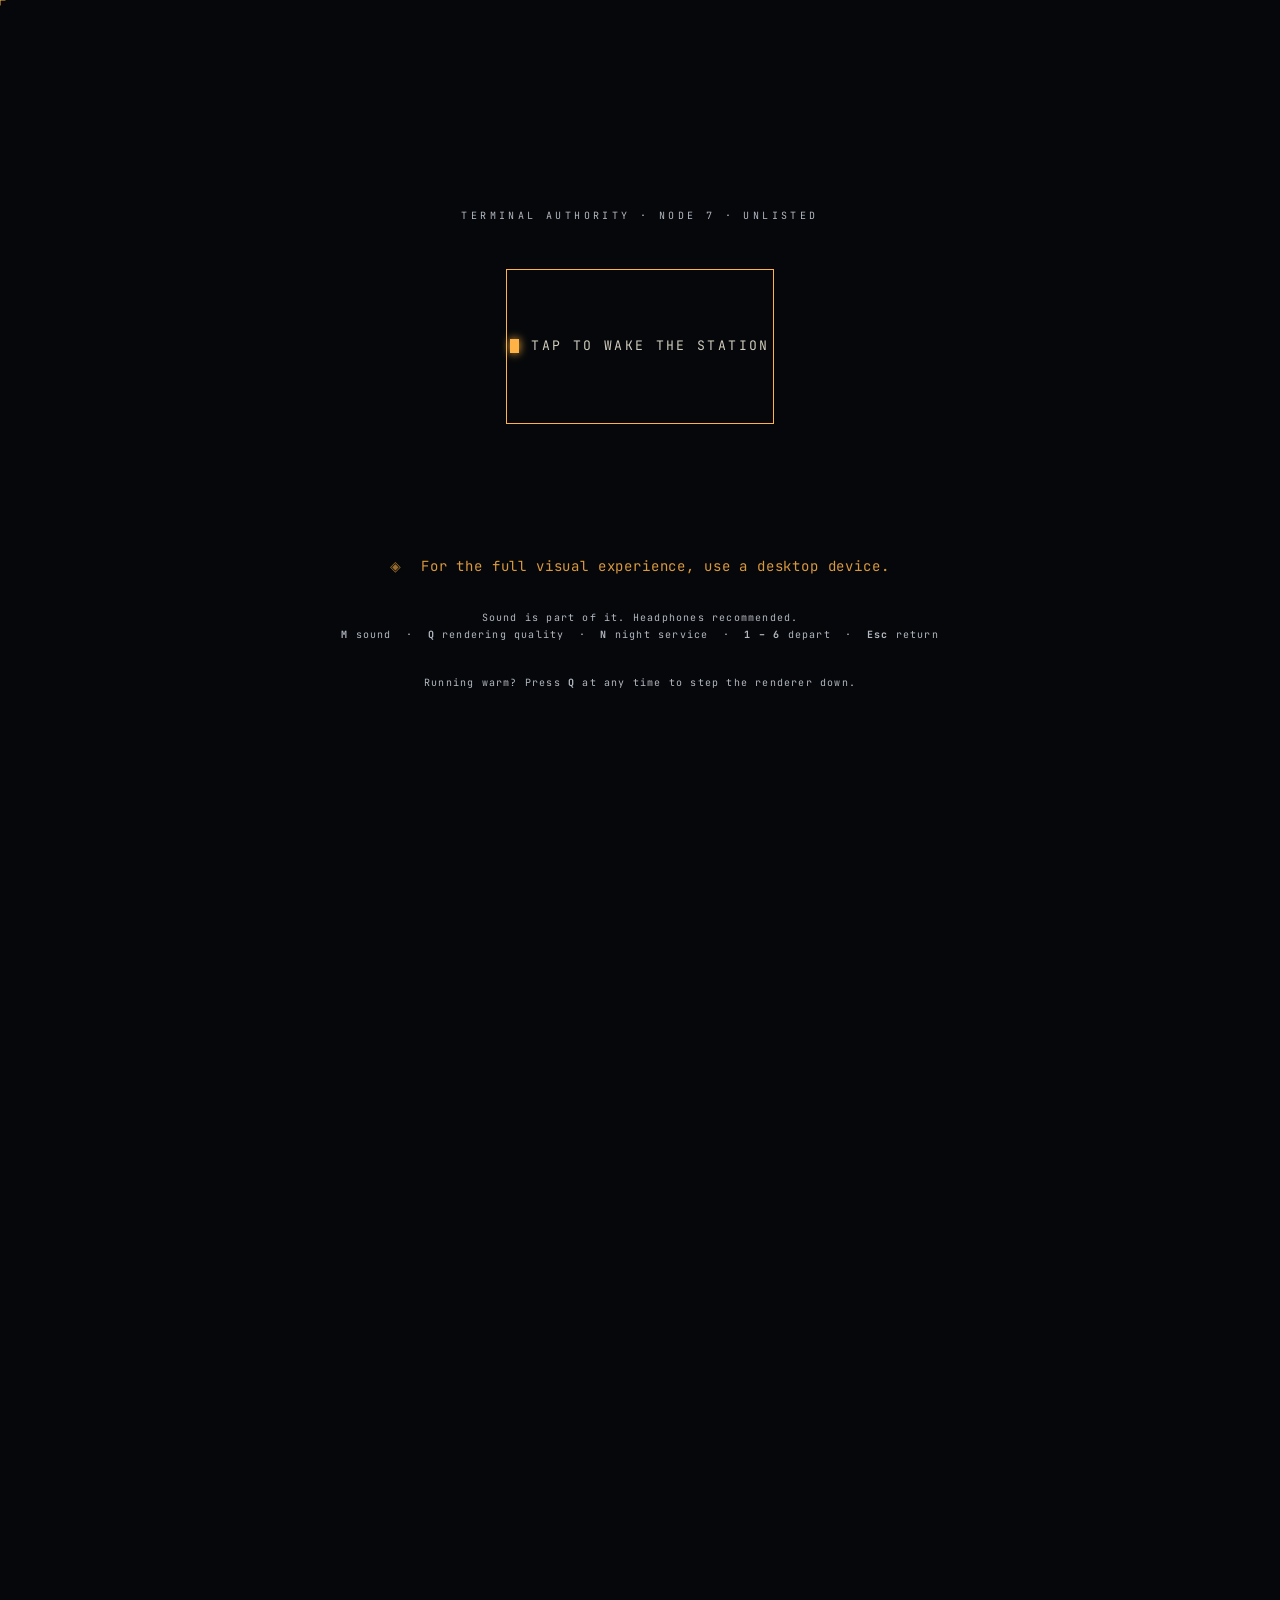
==== commit f9a798b7: "A quality button for the keyboardless, and silence when the page is away Two things touch and deskto" ====
--- a/index.html
+++ b/index.html
@@ -57,6 +57,10 @@
   </nav>
   <div class="right">
     <span id="clock">--:--<span class="ms">:--</span></span>
+    <button class="tb-btn" id="quality-btn" type="button" aria-label="Rendering quality">
+      <span class="tb-icon" aria-hidden="true">▤</span>
+      <span class="tb-label" id="quality-label">Quality</span>
+    </button>
     <button class="tb-btn" id="night-btn" type="button" aria-pressed="false" aria-label="Night service">
       <span class="moon">☾</span>
       <span class="tb-label">Night service</span>
--- a/css/main.css
+++ b/css/main.css
@@ -201,6 +201,17 @@
   -webkit-overflow-scrolling: touch;
 }
 .veil > * { margin-block: auto; }
+
+/* While the terminal veil is up the document does not move. This stops
+   the page scrolling out from behind the fixed veil on mobile, where a
+   scroll would otherwise collapse the address bar and reveal the board.
+   The veil itself still scrolls its own content on a short screen. */
+html.boot-lock,
+html.boot-lock body {
+  overflow: hidden;
+  height: 100%;
+  overscroll-behavior: none;
+}
 
 #boot {
   z-index: 80;
@@ -2079,6 +2090,7 @@
 }
 
 .tb-btn .moon { font-size: var(--fs-sm); line-height: 1; }
+.tb-btn .tb-icon { font-size: var(--fs-sm); line-height: 1; }
 .tb-btn[aria-pressed='true'] { color: var(--accent); border-color: var(--accent); background: var(--accent-ghost); }
 
 /* ------------------------------------------------------------------
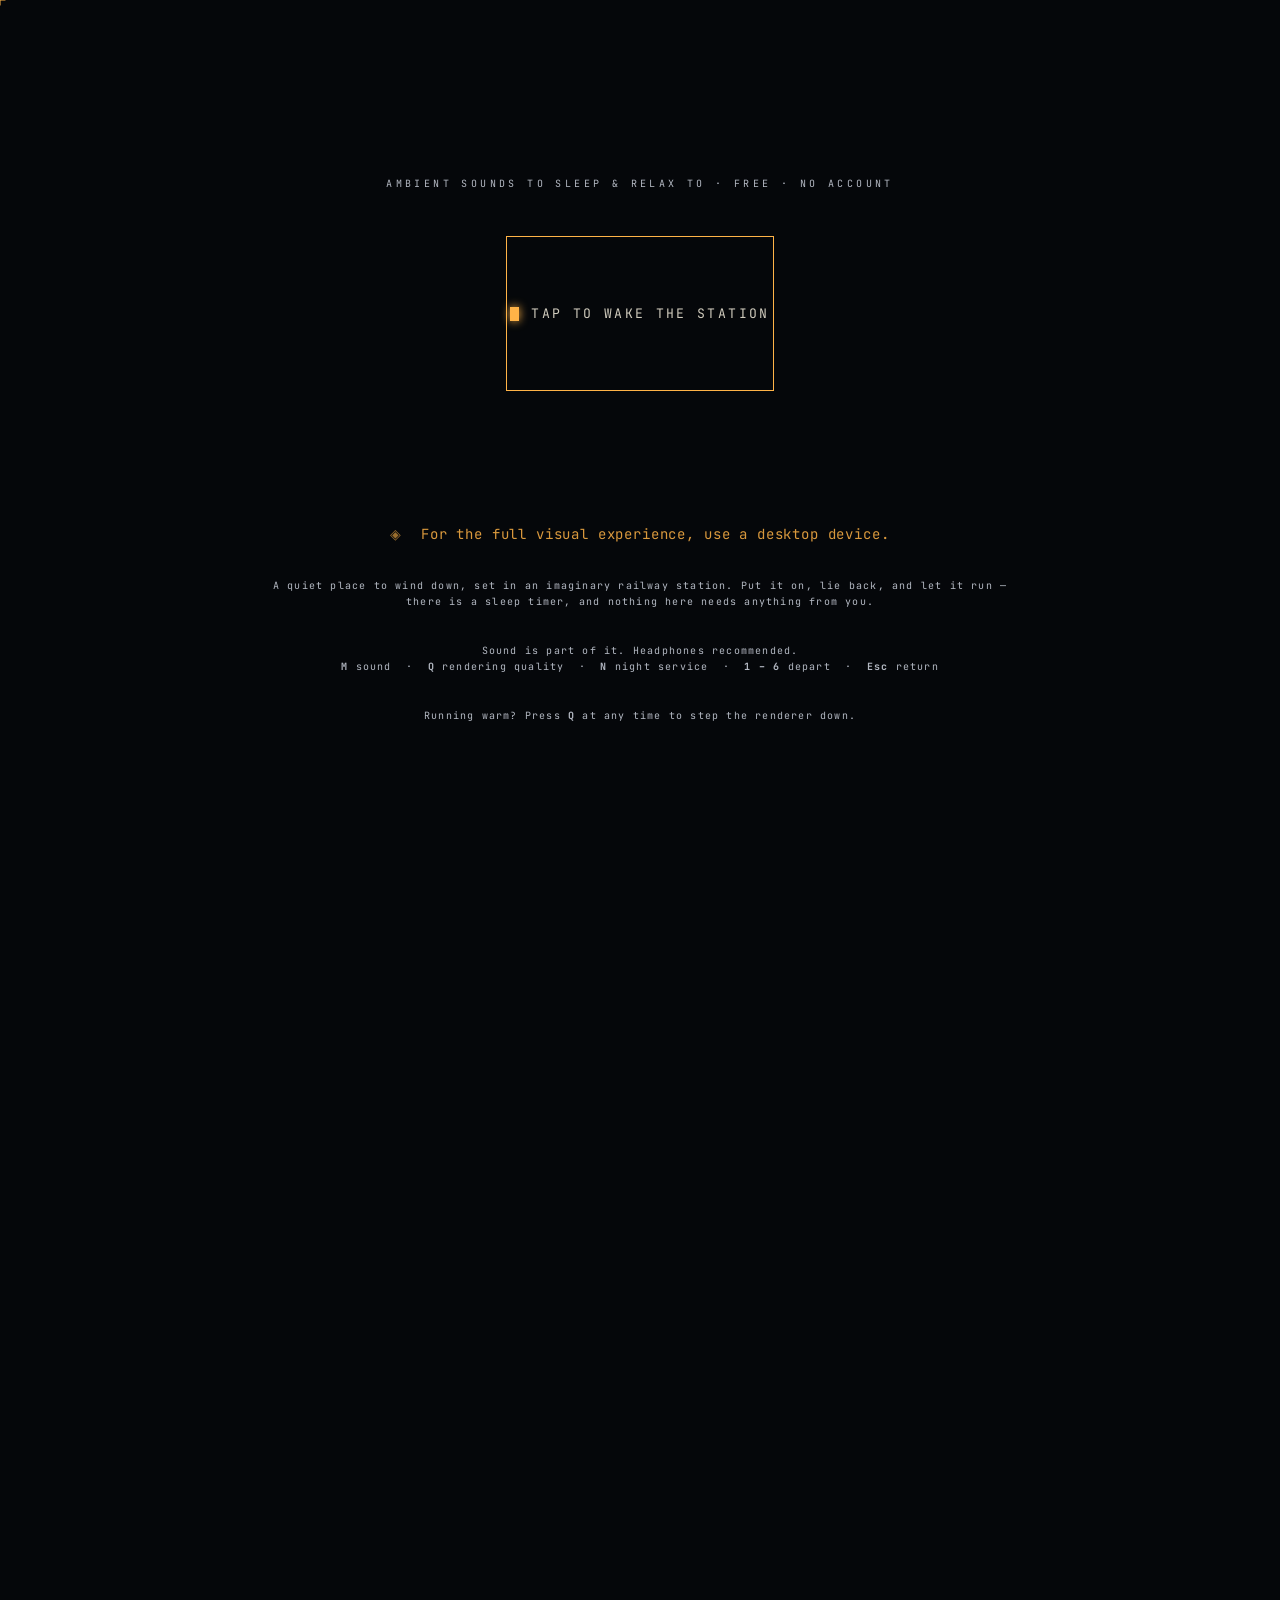
==== commit 07489985: "Reframe the copy around ambient sleep and relaxation Title, description, boot mark and the first boo" ====
--- a/index.html
+++ b/index.html
@@ -3,8 +3,8 @@
 <head>
 <meta charset="utf-8">
 <meta name="viewport" content="width=device-width, initial-scale=1, viewport-fit=cover">
-<title>Nowhere Central — Departures</title>
-<meta name="description" content="The terminus for services that do not arrive. Six destinations, none of which exist. Live board.">
+<title>Nowhere Central — Ambient Sounds to Sleep &amp; Relax To</title>
+<meta name="description" content="A free ambient site to unwind and fall asleep to. Generated soundscapes, slow drifting visuals, a sleep timer and a night mode — set in an imaginary railway station. No account, no ads.">
 <meta name="theme-color" content="#05070a">
 <link rel="icon" href="data:image/svg+xml,<svg xmlns='http://www.w3.org/2000/svg' viewBox='0 0 32 32'><rect width='32' height='32' rx='4' fill='%2305070a'/><text y='23' x='16' text-anchor='middle' font-family='monospace' font-size='18' font-weight='700' fill='%23ffb347'>N</text></svg>">
 <link rel="stylesheet" href="css/fonts.css">
@@ -19,7 +19,7 @@
 <!-- ============================= BOOT ============================= -->
 <section id="boot" class="veil" aria-label="Station entry">
   <div class="boot-inner">
-    <p class="boot-mark">Terminal Authority · Node 7 · Unlisted</p>
+    <p class="boot-mark">Ambient sounds to sleep &amp; relax to · Free · No account</p>
     <button class="boot-begin" id="boot-begin" type="button">
       <span class="caret"></span>
       <span>Tap to wake the station</span>
@@ -32,6 +32,11 @@
     <p class="boot-foot boot-note">
       For the full visual experience, use a desktop device.
     </p>
+    <p class="boot-foot boot-what">
+      A quiet place to wind down, set in an imaginary railway station.
+      Put it on, lie back, and let it run — there is a sleep timer, and
+      nothing here needs anything from you.
+    </p>
     <p class="boot-foot">
       Sound is part of it. Headphones recommended.
       <span class="kbd-hint"><br>
@@ -47,7 +52,9 @@
 <!-- ============================ TOP BAR =========================== -->
 <header class="topbar" id="topbar">
   <div class="brand">
-    <span class="glyph">◈</span>
+    <span class="glyph" aria-hidden="true">
+      <svg viewBox="0 0 16 24"><path d="M3 21V3l10 18V3"/></svg>
+    </span>
     <span>Nowhere Central</span>
   </div>
   <nav class="center">
@@ -55,22 +62,39 @@
     <a href="#station">The Station</a>
     <a href="#lost">Lost &amp; Found</a>
   </nav>
-  <div class="right">
-    <span id="clock">--:--<span class="ms">:--</span></span>
-    <button class="tb-btn" id="quality-btn" type="button" aria-label="Rendering quality">
-      <span class="tb-icon" aria-hidden="true">▤</span>
-      <span class="tb-label" id="quality-label">Quality</span>
-    </button>
-    <button class="tb-btn" id="night-btn" type="button" aria-pressed="false" aria-label="Night service">
-      <span class="moon">☾</span>
-      <span class="tb-label">Night service</span>
-    </button>
-    <button class="tb-btn" id="sound-btn" type="button" aria-pressed="false" aria-label="Toggle station sound">
-      <span class="bars"><i></i><i></i><i></i></span>
-      <span id="sound-label">Sound off</span>
-    </button>
-  </div>
 </header>
+
+<!-- ===================== FLOATING CONTROLS ======================== -->
+<!-- Lifted out of the top bar so they ride above every surface — the
+     home board and the immersive service pages alike — and reduced to
+     bare glyphs: nobody reads a control they can recognise. The clock
+     rides with them on wide screens and steps aside on a phone. -->
+<aside id="controls" aria-label="Playback and display">
+  <span id="clock">--:--<span class="ms">:--</span></span>
+  <button class="ctl" id="sound-btn" type="button" aria-pressed="false" aria-label="Sound">
+    <svg viewBox="0 0 24 24" aria-hidden="true">
+      <path d="M4 9v6h4l5 4V5L8 9H4z"/>
+      <path class="wave" d="M16.5 8.5a5 5 0 010 7" fill="none"/>
+      <path class="wave" d="M19 6a9 9 0 010 12" fill="none"/>
+      <line class="slash" x1="3.5" y1="3.5" x2="20.5" y2="20.5"/>
+    </svg>
+    <span class="sr-only" id="sound-label">Sound off</span>
+  </button>
+  <button class="ctl" id="night-btn" type="button" aria-pressed="false" aria-label="Night service">
+    <svg viewBox="0 0 24 24" aria-hidden="true">
+      <path d="M20.5 15A8.5 8.5 0 019 3.5 8.5 8.5 0 1020.5 15z"/>
+    </svg>
+    <span class="sr-only">Night service</span>
+  </button>
+  <button class="ctl" id="quality-btn" type="button" aria-label="Rendering quality">
+    <svg viewBox="0 0 24 24" aria-hidden="true">
+      <rect x="4" y="14" width="3.4" height="6" rx="1"/>
+      <rect x="10.3" y="9" width="3.4" height="11" rx="1"/>
+      <rect x="16.6" y="4" width="3.4" height="16" rx="1"/>
+    </svg>
+    <span class="sr-only" id="quality-label">Quality</span>
+  </button>
+</aside>
 
 <!-- =========================== CONCOURSE ========================== -->
 <main class="stage" id="concourse">
@@ -86,7 +110,7 @@
     <div class="hero-rule" aria-hidden="true"><i></i><i></i><i></i><i></i></div>
 
     <div class="hero-inner wrap">
-      <p class="hero-kicker"><i>◈</i> Live departure board · Platforms 0 – 11</p>
+      <p class="hero-kicker"><i>◈</i> Ambient sounds to sleep &amp; relax to</p>
       <h1 class="hero-title">
         <span class="ln"><span>Nowhere</span></span>
         <span class="ln"><span><em>Central</em></span></span>
@@ -95,9 +119,11 @@
 
     <div class="hero-foot wrap">
       <p class="hero-lede">
-        Six services leave from here today. <strong>None of the destinations exist.</strong>
-        The board is live, the times are real, and the trains have never once
-        been late — because arrival was never part of the arrangement.
+        <strong>A free place to wind down and fall asleep.</strong>
+        Generated sound, slow visuals and a sleep timer, set in a railway
+        station that does not exist. Six services leave tonight and none of
+        them arrive — that is rather the point. Put the sound on, let the
+        board drift, and stay as long as you like.
       </p>
       <dl class="hero-stats">
         <div><dt>Services</dt><dd id="svc-count">6</dd></div>
@@ -235,7 +261,7 @@
   </section>
 
   <footer class="site-foot wrap">
-    <span>Nowhere Central · Terminal Authority</span>
+    <span>Designed &amp; built by <strong>Sulaymon Ruziboev</strong></span>
     <span>Every pixel and every sound on this page is generated at runtime</span>
     <span><a href="#departures">Back to the board ↑</a></span>
   </footer>
@@ -382,14 +408,6 @@
     <p class="nr-title">Night Service</p>
 
     <div class="nr-block">
-      <span class="nr-label">Vol</span>
-      <div class="vol-wrap">
-        <input type="range" id="vol" min="0" max="100" step="1" value="75" aria-label="Volume">
-      </div>
-      <output id="vol-out">75</output>
-    </div>
-
-    <div class="nr-block">
       <span class="nr-label">Sleep</span>
       <div class="chips" id="timer-chips" role="group" aria-label="Sleep timer">
         <button type="button" data-min="0" aria-pressed="true">∞</button>
--- a/css/tokens.css
+++ b/css/tokens.css
@@ -26,6 +26,7 @@
   --signal-green: #6fe3a0;
   --signal-red: #ff5b53;
   --petrol-400: #4fa8b8;
+  --petrol-300: #34d2e6; /* vivid, solid teal — lit board status */
 
   /* ---- semantic roles -------------------------------------------- */
   --bg: var(--ink-1000);
--- a/css/main.css
+++ b/css/main.css
@@ -36,6 +36,26 @@
    on top of the custom cursor on every link. */
 a { color: inherit; text-decoration: none; cursor: none; }
 button { font: inherit; color: inherit; background: none; border: 0; padding: 0; cursor: none; }
+
+/* ------------------------------------------------------------------
+   Scrollbar — dressed to match the station, not the OS
+
+   A slim rail on a near-black track, a muted bar that warms to the
+   sodium accent when grabbed. Firefox reads the two-value form; the
+   ::-webkit- rules paint the same thing in Chrome and Safari. */
+html {
+  scrollbar-width: thin;
+  scrollbar-color: var(--ink-600) var(--ink-950);
+}
+::-webkit-scrollbar { width: 10px; height: 10px; }
+::-webkit-scrollbar-track { background: var(--ink-950); }
+::-webkit-scrollbar-thumb {
+  background: var(--ink-600);
+  border-radius: var(--r-full);
+  border: 2px solid var(--ink-950);   /* insets the bar off the track edges */
+}
+::-webkit-scrollbar-thumb:hover { background: var(--accent); }
+::-webkit-scrollbar-corner { background: var(--ink-950); }
 
 ::selection { background: var(--accent); color: var(--ink-1000); }
 
@@ -391,14 +411,21 @@
   color: var(--text);
   letter-spacing: var(--tracking-wider);
 }
+/* the N monogram — the logo mark, in the sodium accent */
 .topbar .brand .glyph {
-  font-size: var(--fs-sm);
+  display: inline-flex;
+  align-items: center;
   color: var(--accent);
-  letter-spacing: 0;
-  /* a slow turn, so the mark is alive without asking to be watched */
-  animation: brandturn 24s linear infinite;
-}
-@keyframes brandturn { to { transform: rotate(360deg); } }
+}
+/* slim and tall, not wide; centred on the wordmark's cap height */
+.topbar .brand .glyph svg { height: 15px; width: auto; display: block; }
+.topbar .brand .glyph svg path {
+  fill: none;
+  stroke: currentColor;
+  stroke-width: 3.1;
+  stroke-linecap: round;
+  stroke-linejoin: round;
+}
 
 /* --- nav: the underline is the only decoration ------------------- */
 /* Absolutely centred, not grid-centred. `1fr auto 1fr` looks like it
@@ -442,47 +469,86 @@
    its right. Each item now carries its own symmetric padding and the
    row is pulled back by that same amount, so the boxes breathe evenly
    while the text still lines up with the gutter. */
-.topbar .right {
+/* ------------------------------------------------------------------
+   Floating controls
+
+   Three recognisable glyphs and a clock, riding above every surface in
+   the top-right — the home board and the immersive service pages
+   alike, so the audio is reachable without going back. No words: a
+   speaker, a moon and a set of bars carry their own meaning, and the
+   page is meant to be listened to, not read. They sit on a faint
+   blurred tile only so they survive over a bright frame. */
+#controls {
+  position: fixed;
+  top: 0; right: 0;
+  z-index: 60;
   display: flex;
   align-items: center;
-  margin-right: calc(var(--sp-3) * -1);
-}
-.topbar .right > * {
-  padding: 4px var(--sp-3);
-}
-.topbar .right > * + * { border-left: 1px solid var(--border); }
+  gap: 2px;
+  padding: var(--sp-3) var(--gutter);
+  opacity: 0;
+  pointer-events: none;
+  transition: opacity var(--d-slow) var(--ease-std);
+}
+/* shown once through the gate; the boot veil (z-80) covers it before */
+body.ready #controls { opacity: 1; pointer-events: auto; }
+/* night service owns the right edge — its rail carries its own volume
+   and close, so the corner cluster stands down and stops colliding
+   with the rail's top */
+body.night #controls { opacity: 0; pointer-events: none; }
 
 #clock {
+  font-family: var(--font-mono);
+  font-size: var(--fs-2xs);
+  letter-spacing: 0.16em;
   font-variant-numeric: tabular-nums;
-  color: var(--text);
-  letter-spacing: 0.10em;
+  color: var(--text-muted);
+  padding-right: var(--sp-3);
+  margin-right: var(--sp-2);
+  border-right: 1px solid var(--border);
 }
 #clock .ms { color: var(--accent); opacity: 0.75; }
 
-/* State reads from a marker and a colour. No border, no fill, no pill. */
-.tb-btn {
+.ctl {
   display: inline-flex;
   align-items: center;
-  gap: var(--sp-2);
-  letter-spacing: var(--tracking-wide);
-  color: var(--text-dim);
-  transition: color var(--d-fast) var(--ease-std);
-}
-.tb-btn:hover { color: var(--text); }
-.tb-btn.on { color: var(--accent); }
-
-.tb-btn .bars { display: flex; align-items: flex-end; gap: 2px; height: 9px; }
-.tb-btn .bars i { width: 2px; background: currentColor; height: 30%; transition: height 180ms var(--ease-std); }
-.tb-btn.on .bars i { animation: eq 900ms var(--ease-std) infinite alternate; }
-.tb-btn.on .bars i:nth-child(2) { animation-delay: 140ms; }
-.tb-btn.on .bars i:nth-child(3) { animation-delay: 280ms; }
-@keyframes eq { from { height: 25%; } to { height: 100%; } }
-
-.tb-btn .moon { transition: transform var(--d-med) var(--ease-out); }
-.tb-btn.on .moon { transform: rotate(-18deg); }
+  justify-content: center;
+  width: 38px; height: 38px;
+  border-radius: var(--r-full);
+  color: var(--text-muted);
+  transition: color var(--d-fast) var(--ease-std),
+              background var(--d-fast) var(--ease-std);
+}
+.ctl svg { width: 20px; height: 20px; display: block; }
+.ctl svg [fill='none'] { stroke: currentColor; stroke-width: 2; stroke-linecap: round; }
+.ctl svg :not([fill='none']) { fill: currentColor; }
+.ctl:hover { color: var(--text); background: rgba(242, 239, 230, 0.06); }
+
+/* sound: waves when on, a slash when off */
+.ctl .slash { stroke: currentColor; stroke-width: 2; stroke-linecap: round; }
+#sound-btn .wave { opacity: 0; transition: opacity var(--d-fast) var(--ease-std); }
+#sound-btn .slash { opacity: 1; }
+#sound-btn.on { color: var(--accent); }
+#sound-btn.on .wave { opacity: 1; }
+#sound-btn.on .slash { opacity: 0; }
+
+/* night + quality: accent when engaged */
+#night-btn { transition: transform var(--d-med) var(--ease-out), color var(--d-fast) var(--ease-std); }
+#night-btn[aria-pressed='true'] { color: var(--accent); }
+#quality-btn:active { transform: scale(0.92); }
+
+.sr-only {
+  position: absolute;
+  width: 1px; height: 1px;
+  padding: 0; margin: -1px;
+  overflow: hidden;
+  clip: rect(0 0 0 0);
+  white-space: nowrap;
+  border: 0;
+}
 
 /* The nav is out of flow, so nothing stops it running under the clock.
-   Brand + links + right zone need ~1150px to coexist; below that the
+   Brand + links + controls need ~1150px to coexist; below that the
    links go rather than collide. */
 @media (max-width: 1150px) {
   .topbar .center { display: none; }
@@ -784,6 +850,29 @@
 .reel-body p  { margin: 0 0 var(--sp-3); color: var(--text-dim); }
 .reel-line    { color: var(--accent) !important; font-family: var(--font-mono); font-size: var(--fs-2xs); letter-spacing: var(--tracking-wide); }
 
+/* ------------------------------------------------------------------
+   The service pages step back — but not to nothing
+
+   These are the immersive surfaces: a moving world or a still frame
+   with a music bed, meant to be looked at and listened to. The wall of
+   copy is gone — the paragraph of prose, the timetable advisory, the
+   conditions panel, the ref in the corner, the section labels. What
+   stays is a composed trio: a small code eyebrow, the destination
+   name, and one atmospheric line — enough to sit as a designed block
+   rather than a lone word floating in an empty frame. Reversible: the
+   rest is hidden, not deleted, so the authored voice survives.
+------------------------------------------------------------------ */
+#reel-line, #reel-ref,
+#arr-prose, .arr-panel, #arr-advisory, #arr-ref,
+.reel .arr-foot > span:not(.kbd-hint):first-child,
+#arrival .arr-foot > span:not(.kbd-hint):first-child {
+  display: none;
+}
+.reel-body, .arr-stagger { max-width: 34ch; }
+/* a finger drag on these surfaces feeds the parallax rather than being
+   taken as a scroll or zoom gesture — taps still register */
+.reel-stage, #arrival { touch-action: none; }
+
 /* Full bleed. An earlier version locked this to the largest 16:9 box the
    viewport would hold, which pillarboxed every window wider than 16:9.
    The media is object-fit: cover, so it fills any shape and the vignette
@@ -1088,7 +1177,12 @@
 .flapline[data-role='dest'] .cell { color: var(--bone-100); }
 .flapline[data-role='time'] .cell { color: var(--accent); }
 .flapline[data-role='plat'] .cell { color: var(--bone-200); }
-.flapline[data-role='status'] .cell { color: var(--petrol-400); font-size: calc(var(--flap-h) * 0.52); }
+.flapline[data-role='status'] .cell {
+  color: var(--petrol-300);
+  font-size: calc(var(--flap-h) * 0.52);
+  /* just a whisper of glow — the colour carries it, like the time does */
+  text-shadow: 0 0 3px rgba(52, 210, 230, 0.3);
+}
 
 /* ------------------------------------------------------------------
    6. Editorial sections
@@ -1312,6 +1406,7 @@
   color: var(--text-dim);
 }
 .site-foot a:hover { color: var(--accent); }
+.site-foot strong { color: var(--accent); font-weight: 400; }
 
 /* ------------------------------------------------------------------
    7. Arrival
@@ -1914,7 +2009,9 @@
 
 #night {
   position: fixed;
-  z-index: 47;
+  /* above the destination surfaces (z-50) so night service can be
+     opened and driven from inside a world, not just the concourse */
+  z-index: 55;
   top: 0;
   right: 0;
   bottom: 0;
@@ -2014,51 +2111,6 @@
   color: var(--text-dim);
 }
 
-/* A rotated wrapper rather than writing-mode on the input: vertical
-   range support is still uneven, and this behaves identically everywhere. */
-.vol-wrap {
-  position: relative;
-  width: 26px;
-  height: 150px;
-}
-/* Absolute + explicit centring: a grid item wider than its area does
-   not centre reliably, and this one is 150px inside 26px. */
-#vol {
-  position: absolute;
-  top: 50%;
-  left: 50%;
-  width: 150px;
-  transform: translate(-50%, -50%) rotate(-90deg);
-  -webkit-appearance: none;
-  appearance: none;
-  height: 2px;
-  background: var(--border-strong);
-  border-radius: var(--r-full);
-  cursor: none;
-}
-#vol::-webkit-slider-thumb {
-  -webkit-appearance: none;
-  width: 13px;
-  height: 13px;
-  border-radius: 50%;
-  background: var(--accent);
-  box-shadow: 0 0 10px rgba(255, 179, 71, 0.5);
-  cursor: none;
-}
-#vol::-moz-range-thumb {
-  width: 13px;
-  height: 13px;
-  border: 0;
-  border-radius: 50%;
-  background: var(--accent);
-}
-#vol-out {
-  font-family: var(--font-mono);
-  font-size: var(--fs-2xs);
-  color: var(--accent);
-  font-variant-numeric: tabular-nums;
-}
-
 .chips { display: flex; flex-direction: column; gap: 4px; width: 100%; }
 .chips button {
   padding: 6px 0;
@@ -2088,10 +2140,6 @@
   white-space: nowrap;
   font-variant-numeric: tabular-nums;
 }
-
-.tb-btn .moon { font-size: var(--fs-sm); line-height: 1; }
-.tb-btn .tb-icon { font-size: var(--fs-sm); line-height: 1; }
-.tb-btn[aria-pressed='true'] { color: var(--accent); border-color: var(--accent); background: var(--accent-ghost); }
 
 /* ------------------------------------------------------------------
    10. Small screens — the board becomes something you pan
@@ -2117,12 +2165,15 @@
   .board-foot { flex-direction: column; align-items: flex-start; gap: var(--sp-1); }
   .hero { min-height: 92svh; }
   .hero-title { line-height: 0.9; }
-  .topbar .right { gap: var(--sp-2); }
-  #sound-label, .tb-label { display: none; }
-  /* the clock is the widest thing in the right cluster and the least
-     load-bearing — without it the two icon buttons sit inside the
-     gutter instead of spilling off the edge */
+  /* portrait cover-crops the picture hard; centre the subject rather
+     than favouring the desktop framing, which pushed it off one side */
+  .hero-back, .hero-fore { object-position: 50% 42%; }
+  /* the clock is the widest thing in the corner cluster and the least
+     load-bearing — dropping it leaves just the three glyphs */
   #clock { display: none; }
+  /* the controls sit tighter to the corner on a phone */
+  #controls { padding: var(--sp-2) var(--sp-4); }
+  .ctl { width: 34px; height: 34px; }
 
   /* --- arrival detail, narrow ------------------------------------- */
   /* The top row put the back button and the service ref on one line
@@ -2142,8 +2193,6 @@
   body.night .topbar { padding-right: calc(var(--gutter) + 74px); }
   .nr-block { width: 46px; }
   .nr-inner { gap: var(--sp-4); }
-  .vol-wrap { height: 108px; }
-  #vol { width: 108px; }
   #nightclock { inset: auto auto var(--sp-8) var(--sp-4); }
   .arr-inner { padding-top: var(--sp-7); }
   .arr-foot { flex-direction: column; align-items: flex-start; }
